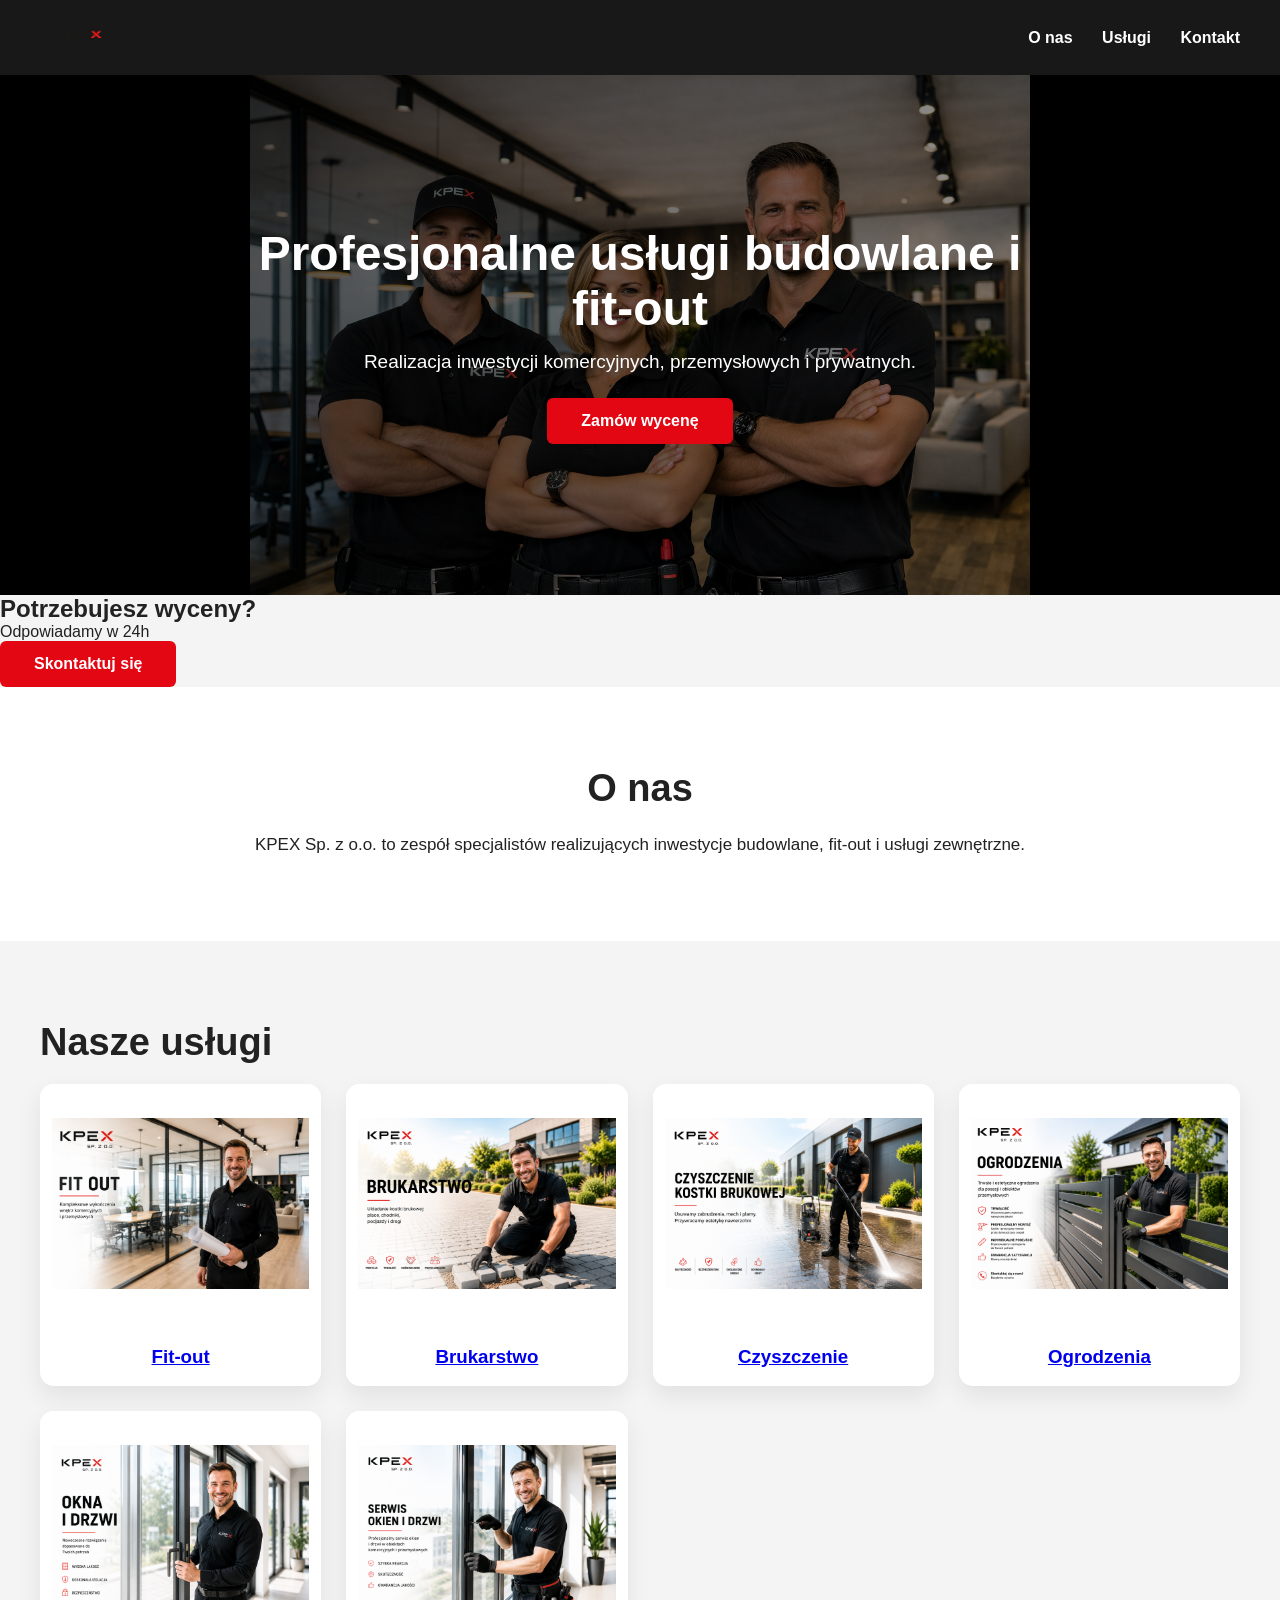
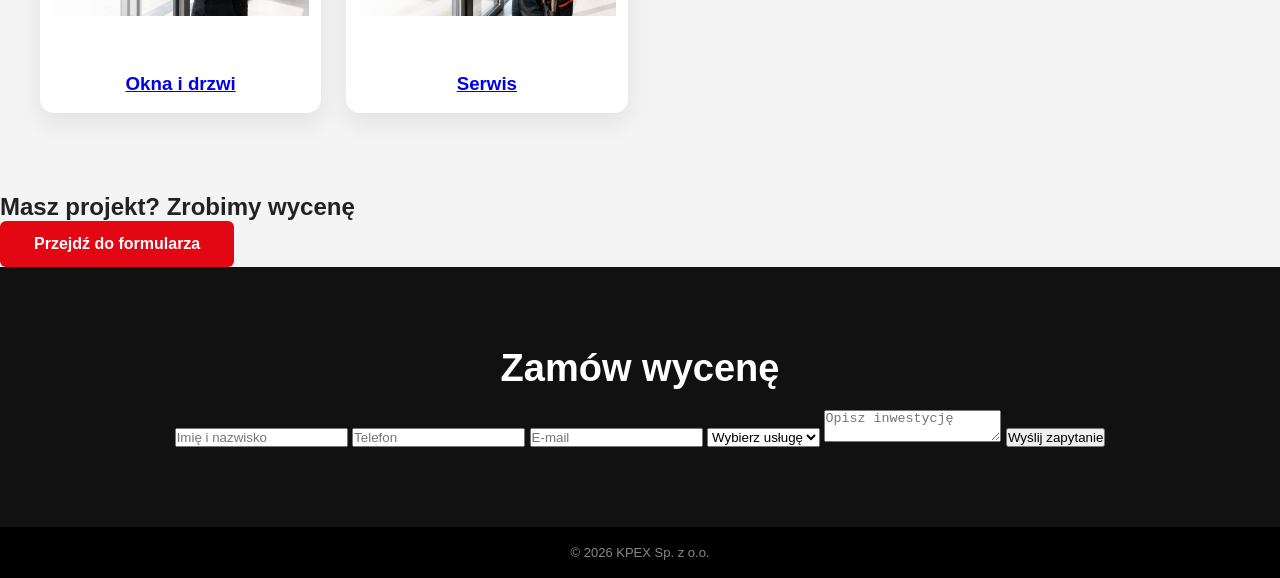
==== index.html @ 925d2faf "Enhance SEO and accessibility in index.html Updated meta tags and alt attributes for better SEO and " ====
<!DOCTYPE html>
<html lang="pl">
<head>
    <meta charset="UTF-8">
    <meta name="viewport" content="width=device-width, initial-scale=1.0">

    <title>KPEX Sp. z o.o. | Usługi budowlane Warszawa</title>

    <meta name="description" content="KPEX Sp. z o.o. – fit-out, brukarstwo, ogrodzenia i serwis w Warszawie. Szybka wycena inwestycji.">

    <link rel="stylesheet" href="style.css">
</head>

<body>

<header class="topbar">
    <img src="logo.png" class="logo" alt="KPEX logo">

    <nav>
        <a href="#about">O nas</a>
        <a href="#services">Usługi</a>
        <a href="#contact">Kontakt</a>
    </nav>
</header>

<!-- HERO -->
<section class="hero">

    <img src="baner1.png" alt="usługi budowlane KPEX Warszawa" class="hero-img">

    <div class="hero-content">
        <h1>Profesjonalne usługi budowlane i fit-out</h1>
        <p>Realizacja inwestycji komercyjnych, przemysłowych i prywatnych.</p>

        <a href="#contact" class="button">Zamów wycenę</a>
    </div>

</section>

<!-- CTA 1 -->
<section class="quick-cta">
    <h2>Potrzebujesz wyceny?</h2>
    <p>Odpowiadamy w 24h</p>
    <a href="#contact" class="button">Skontaktuj się</a>
</section>

<!-- ABOUT -->
<section id="about" class="about">
    <h2>O nas</h2>
    <p>KPEX Sp. z o.o. to zespół specjalistów realizujących inwestycje budowlane, fit-out i usługi zewnętrzne.</p>
</section>

<!-- SERVICES -->
<section id="services" class="services">
    <h2>Nasze usługi</h2>

    <div class="grid">

        <a href="fitout.html" class="box">
            <img src="Fit-out.png" alt="Fit-out">
            <h3>Fit-out</h3>
        </a>

        <a href="brukarstwo.html" class="box">
            <img src="Brukarstwo.png" alt="Brukarstwo">
            <h3>Brukarstwo</h3>
        </a>

        <a href="czyszczenie.html" class="box">
            <img src="Czyszczenie-kostki-brukowej.png" alt="Czyszczenie kostki">
            <h3>Czyszczenie</h3>
        </a>

        <a href="ogrodzenia.html" class="box">
            <img src="Ogrodzenia.png" alt="Ogrodzenia">
            <h3>Ogrodzenia</h3>
        </a>

        <a href="okna.html" class="box">
            <img src="Okna-i-drzwi.png" alt="Okna i drzwi">
            <h3>Okna i drzwi</h3>
        </a>

        <a href="serwis.html" class="box">
            <img src="Serswis-okien-i-drzwi.png" alt="Serwis okien i drzwi">
            <h3>Serwis</h3>
        </a>

    </div>
</section>

<!-- CTA 2 -->
<section class="quick-cta dark">
    <h2>Masz projekt? Zrobimy wycenę</h2>
    <a href="#contact" class="button">Przejdź do formularza</a>
</section>

<!-- CONTACT FORM -->
<section id="contact" class="contact">
    <h2>Zamów wycenę</h2>

    <form>
        <input type="text" placeholder="Imię i nazwisko" required>
        <input type="tel" placeholder="Telefon" required>
        <input type="email" placeholder="E-mail">

        <select required>
            <option value="">Wybierz usługę</option>
            <option>Fit-out</option>
            <option>Brukarstwo</option>
            <option>Ogrodzenia</option>
            <option>Serwis</option>
        </select>

        <textarea placeholder="Opisz inwestycję"></textarea>

        <button type="submit">Wyślij zapytanie</button>
    </form>
</section>

<footer class="footer">
    © 2026 KPEX Sp. z o.o.
</footer>

</body>
</html>
---- style.css ----
/* =========================
   RESET
========================= */

*{
    margin:0;
    padding:0;
    box-sizing:border-box;
}

html{
    scroll-behavior:smooth;
}

body{
    font-family:Arial, Helvetica, sans-serif;
    background:#f4f4f4;
    color:#222;
}

/* =========================
   TOP BAR
========================= */

.topbar{
    position:fixed;
    top:0;
    left:0;
    width:100%;
    height:75px;

    background:rgba(0,0,0,0.9);
    backdrop-filter:blur(8px);

    display:flex;
    justify-content:space-between;
    align-items:center;

    padding:0 40px;
    z-index:9999;
}

.logo{
    height:58px;
    width:auto;
}

nav a{
    color:#fff;
    text-decoration:none;
    margin-left:25px;
    font-size:16px;
    font-weight:600;
}

nav a:hover{
    color:#e30613;
}

/* =========================
   HERO (PROFESJONALNY BANER BEZ UCIĘĆ)
========================= */

.hero{
    width:100%;
    height:520px;

    position:relative;

    display:flex;
    align-items:center;
    justify-content:center;

    margin-top:75px;

    /* ZAMIANA: zamiast background cover robimy obraz jako IMG */
    overflow:hidden;
    background:#000;
}

/* obraz jako pełny element (NIE UCINA GŁÓW) */
.hero img{
    position:absolute;
    top:0;
    left:0;
    width:100%;
    height:100%;
    object-fit:contain;
    background:#000;
}

/* przyciemnienie dla tekstu */
.hero::before{
    content:"";
    position:absolute;
    inset:0;
    background:linear-gradient(
        90deg,
        rgba(0,0,0,0.75),
        rgba(0,0,0,0.35)
    );
    z-index:1;
}

.hero-content{
    position:relative;
    z-index:2;
    color:#fff;
    text-align:center;
    max-width:850px;
    padding:20px;
}

.hero h1{
    font-size:48px;
    margin-bottom:15px;
}

.hero p{
    font-size:19px;
    margin-bottom:25px;
}

.button{
    display:inline-block;
    background:#e30613;
    color:#fff;
    padding:14px 34px;
    border-radius:6px;
    text-decoration:none;
    font-weight:bold;
}

.button:hover{
    background:#b30010;
}

/* =========================
   SEKCJE
========================= */

.about,
.services,
.contact{
    padding:80px 40px;
}

.about{
    background:#fff;
    text-align:center;
}

.about h2,
.services h2,
.contact h2{
    font-size:38px;
    margin-bottom:20px;
}

.about p{
    max-width:900px;
    margin:auto;
    line-height:1.8;
    font-size:17px;
}

/* =========================
   USŁUGI
========================= */

.services{
    background:#f4f4f4;
}

.grid{
    display:grid;
    grid-template-columns:repeat(auto-fit,minmax(260px,1fr));
    gap:25px;
}

.box{
    background:#fff;
    border-radius:14px;
    overflow:hidden;
    box-shadow:0 10px 25px rgba(0,0,0,0.08);
    transition:0.3s;
}

.box:hover{
    transform:translateY(-10px);
    box-shadow:0 18px 45px rgba(0,0,0,0.18);
}

.box img{
    width:100%;
    height:240px;
    object-fit:contain;
    background:#fff;
    padding:12px;
}

.box h3{
    text-align:center;
    padding:18px;
}

/* =========================
   KONTAKT
========================= */

.contact{
    background:#111;
    color:#fff;
    text-align:center;
}

.contact p{
    line-height:2;
}

/* =========================
   STOPKA
========================= */

.footer{
    background:#000;
    color:#888;
    text-align:center;
    padding:18px;
    font-size:13px;
}

/* =========================
   RESPONSYWNOŚĆ
========================= */

@media(max-width:768px){

    .topbar{
        flex-direction:column;
        height:auto;
        padding:12px;
    }

    nav{
        margin-top:10px;
    }

    nav a{
        margin:0 10px;
        font-size:14px;
    }

    .hero{
        height:380px;
    }

    .hero h1{
        font-size:30px;
    }

    .hero p{
        font-size:15px;
    }
}
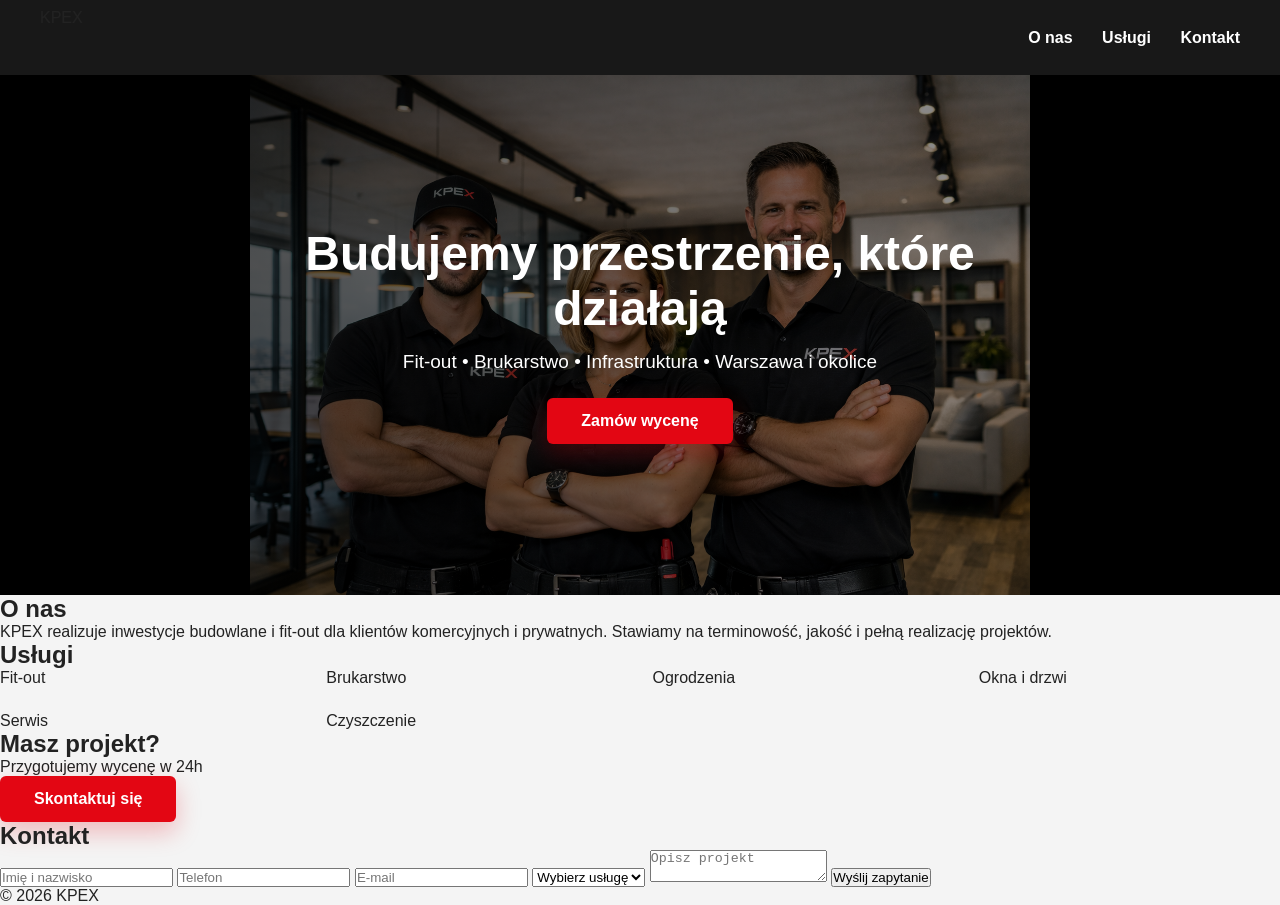
==== commit 6e65fecd: "Revamp index.html with updated content and structure" ====
--- a/index.html
+++ b/index.html
@@ -1,125 +1,102 @@
 <!DOCTYPE html>
 <html lang="pl">
 <head>
-    <meta charset="UTF-8">
-    <meta name="viewport" content="width=device-width, initial-scale=1.0">
+<meta charset="UTF-8">
+<meta name="viewport" content="width=device-width, initial-scale=1.0">
 
-    <title>KPEX Sp. z o.o. | Usługi budowlane Warszawa</title>
+<title>KPEX | Construction & Fit-out</title>
 
-    <meta name="description" content="KPEX Sp. z o.o. – fit-out, brukarstwo, ogrodzenia i serwis w Warszawie. Szybka wycena inwestycji.">
+<link rel="stylesheet" href="style.css">
 
-    <link rel="stylesheet" href="style.css">
+<link href="https://fonts.googleapis.com/css2?family=Inter:wght@300;400;600;700&display=swap" rel="stylesheet">
 </head>
 
 <body>
 
 <header class="topbar">
-    <img src="logo.png" class="logo" alt="KPEX logo">
+    <div class="logo">KPEX</div>
 
     <nav>
         <a href="#about">O nas</a>
         <a href="#services">Usługi</a>
-        <a href="#contact">Kontakt</a>
+        <a href="#contact" class="cta-nav">Kontakt</a>
     </nav>
 </header>
 
 <!-- HERO -->
 <section class="hero">
-
-    <img src="baner1.png" alt="usługi budowlane KPEX Warszawa" class="hero-img">
+    <img src="baner1.png" alt="Construction KPEX">
 
     <div class="hero-content">
-        <h1>Profesjonalne usługi budowlane i fit-out</h1>
-        <p>Realizacja inwestycji komercyjnych, przemysłowych i prywatnych.</p>
+        <h1>Budujemy przestrzenie, które działają</h1>
+        <p>Fit-out • Brukarstwo • Infrastruktura • Warszawa i okolice</p>
 
         <a href="#contact" class="button">Zamów wycenę</a>
     </div>
-
 </section>
 
-<!-- CTA 1 -->
-<section class="quick-cta">
-    <h2>Potrzebujesz wyceny?</h2>
-    <p>Odpowiadamy w 24h</p>
+<!-- ABOUT -->
+<section id="about" class="section">
+    <div class="container">
+        <h2>O nas</h2>
+        <p>
+            KPEX realizuje inwestycje budowlane i fit-out dla klientów komercyjnych i prywatnych.
+            Stawiamy na terminowość, jakość i pełną realizację projektów.
+        </p>
+    </div>
+</section>
+
+<!-- SERVICES -->
+<section id="services" class="section dark">
+    <div class="container">
+        <h2>Usługi</h2>
+
+        <div class="grid">
+            <div class="card">Fit-out</div>
+            <div class="card">Brukarstwo</div>
+            <div class="card">Ogrodzenia</div>
+            <div class="card">Okna i drzwi</div>
+            <div class="card">Serwis</div>
+            <div class="card">Czyszczenie</div>
+        </div>
+    </div>
+</section>
+
+<!-- CTA -->
+<section class="cta">
+    <h2>Masz projekt?</h2>
+    <p>Przygotujemy wycenę w 24h</p>
     <a href="#contact" class="button">Skontaktuj się</a>
 </section>
 
-<!-- ABOUT -->
-<section id="about" class="about">
-    <h2>O nas</h2>
-    <p>KPEX Sp. z o.o. to zespół specjalistów realizujących inwestycje budowlane, fit-out i usługi zewnętrzne.</p>
-</section>
+<!-- CONTACT -->
+<section id="contact" class="section">
+    <div class="container">
 
-<!-- SERVICES -->
-<section id="services" class="services">
-    <h2>Nasze usługi</h2>
+        <h2>Kontakt</h2>
 
-    <div class="grid">
+        <form>
+            <input type="text" placeholder="Imię i nazwisko" required>
+            <input type="tel" placeholder="Telefon" required>
+            <input type="email" placeholder="E-mail">
 
-        <a href="fitout.html" class="box">
-            <img src="Fit-out.png" alt="Fit-out">
-            <h3>Fit-out</h3>
-        </a>
+            <select>
+                <option>Wybierz usługę</option>
+                <option>Fit-out</option>
+                <option>Brukarstwo</option>
+                <option>Ogrodzenia</option>
+            </select>
 
-        <a href="brukarstwo.html" class="box">
-            <img src="Brukarstwo.png" alt="Brukarstwo">
-            <h3>Brukarstwo</h3>
-        </a>
+            <textarea placeholder="Opisz projekt"></textarea>
 
-        <a href="czyszczenie.html" class="box">
-            <img src="Czyszczenie-kostki-brukowej.png" alt="Czyszczenie kostki">
-            <h3>Czyszczenie</h3>
-        </a>
-
-        <a href="ogrodzenia.html" class="box">
-            <img src="Ogrodzenia.png" alt="Ogrodzenia">
-            <h3>Ogrodzenia</h3>
-        </a>
-
-        <a href="okna.html" class="box">
-            <img src="Okna-i-drzwi.png" alt="Okna i drzwi">
-            <h3>Okna i drzwi</h3>
-        </a>
-
-        <a href="serwis.html" class="box">
-            <img src="Serswis-okien-i-drzwi.png" alt="Serwis okien i drzwi">
-            <h3>Serwis</h3>
-        </a>
+            <button type="submit">Wyślij zapytanie</button>
+        </form>
 
     </div>
 </section>
 
-<!-- CTA 2 -->
-<section class="quick-cta dark">
-    <h2>Masz projekt? Zrobimy wycenę</h2>
-    <a href="#contact" class="button">Przejdź do formularza</a>
-</section>
-
-<!-- CONTACT FORM -->
-<section id="contact" class="contact">
-    <h2>Zamów wycenę</h2>
-
-    <form>
-        <input type="text" placeholder="Imię i nazwisko" required>
-        <input type="tel" placeholder="Telefon" required>
-        <input type="email" placeholder="E-mail">
-
-        <select required>
-            <option value="">Wybierz usługę</option>
-            <option>Fit-out</option>
-            <option>Brukarstwo</option>
-            <option>Ogrodzenia</option>
-            <option>Serwis</option>
-        </select>
-
-        <textarea placeholder="Opisz inwestycję"></textarea>
-
-        <button type="submit">Wyślij zapytanie</button>
-    </form>
-</section>
-
-<footer class="footer">
-    © 2026 KPEX Sp. z o.o.
+<footer>
+    © 2026 KPEX
 </footer>
 
 </body>
--- a/style.css
+++ b/style.css
@@ -263,3 +263,88 @@
         font-size:15px;
     }
 }
+/* =========================
+   CTA SEKCJE
+========================= */
+
+.quick-cta{
+    text-align:center;
+    padding:60px 20px;
+    background:#fff;
+}
+
+.quick-cta.dark{
+    background:#111;
+    color:#fff;
+}
+
+.quick-cta p{
+    margin-top:10px;
+    opacity:0.7;
+}
+
+/* =========================
+   FORMULARZ KONTAKTOWY
+========================= */
+
+.contact form{
+    max-width:500px;
+    margin:30px auto 0;
+    display:flex;
+    flex-direction:column;
+    gap:12px;
+}
+
+.contact input,
+.contact select,
+.contact textarea{
+    padding:12px;
+    border:1px solid #ddd;
+    border-radius:6px;
+    font-family:inherit;
+}
+
+.contact textarea{
+    min-height:120px;
+    resize:vertical;
+}
+
+.contact button{
+    padding:14px;
+    background:#e30613;
+    color:#fff;
+    border:none;
+    font-weight:bold;
+    cursor:pointer;
+    border-radius:6px;
+}
+
+.contact button:hover{
+    background:#b30010;
+}
+
+/* =========================
+   LEPSZE CTA BUTTON
+========================= */
+
+.button{
+    transition:0.3s ease;
+    box-shadow:0 10px 25px rgba(227,6,19,0.25);
+}
+
+.button:hover{
+    transform:translateY(-2px);
+    box-shadow:0 15px 35px rgba(227,6,19,0.35);
+}
+
+/* =========================
+   BOX HOVER ULEPSZONY
+========================= */
+
+.box:hover{
+    transform:translateY(-10px) scale(1.02);
+}
+
+.box{
+    cursor:pointer;
+}
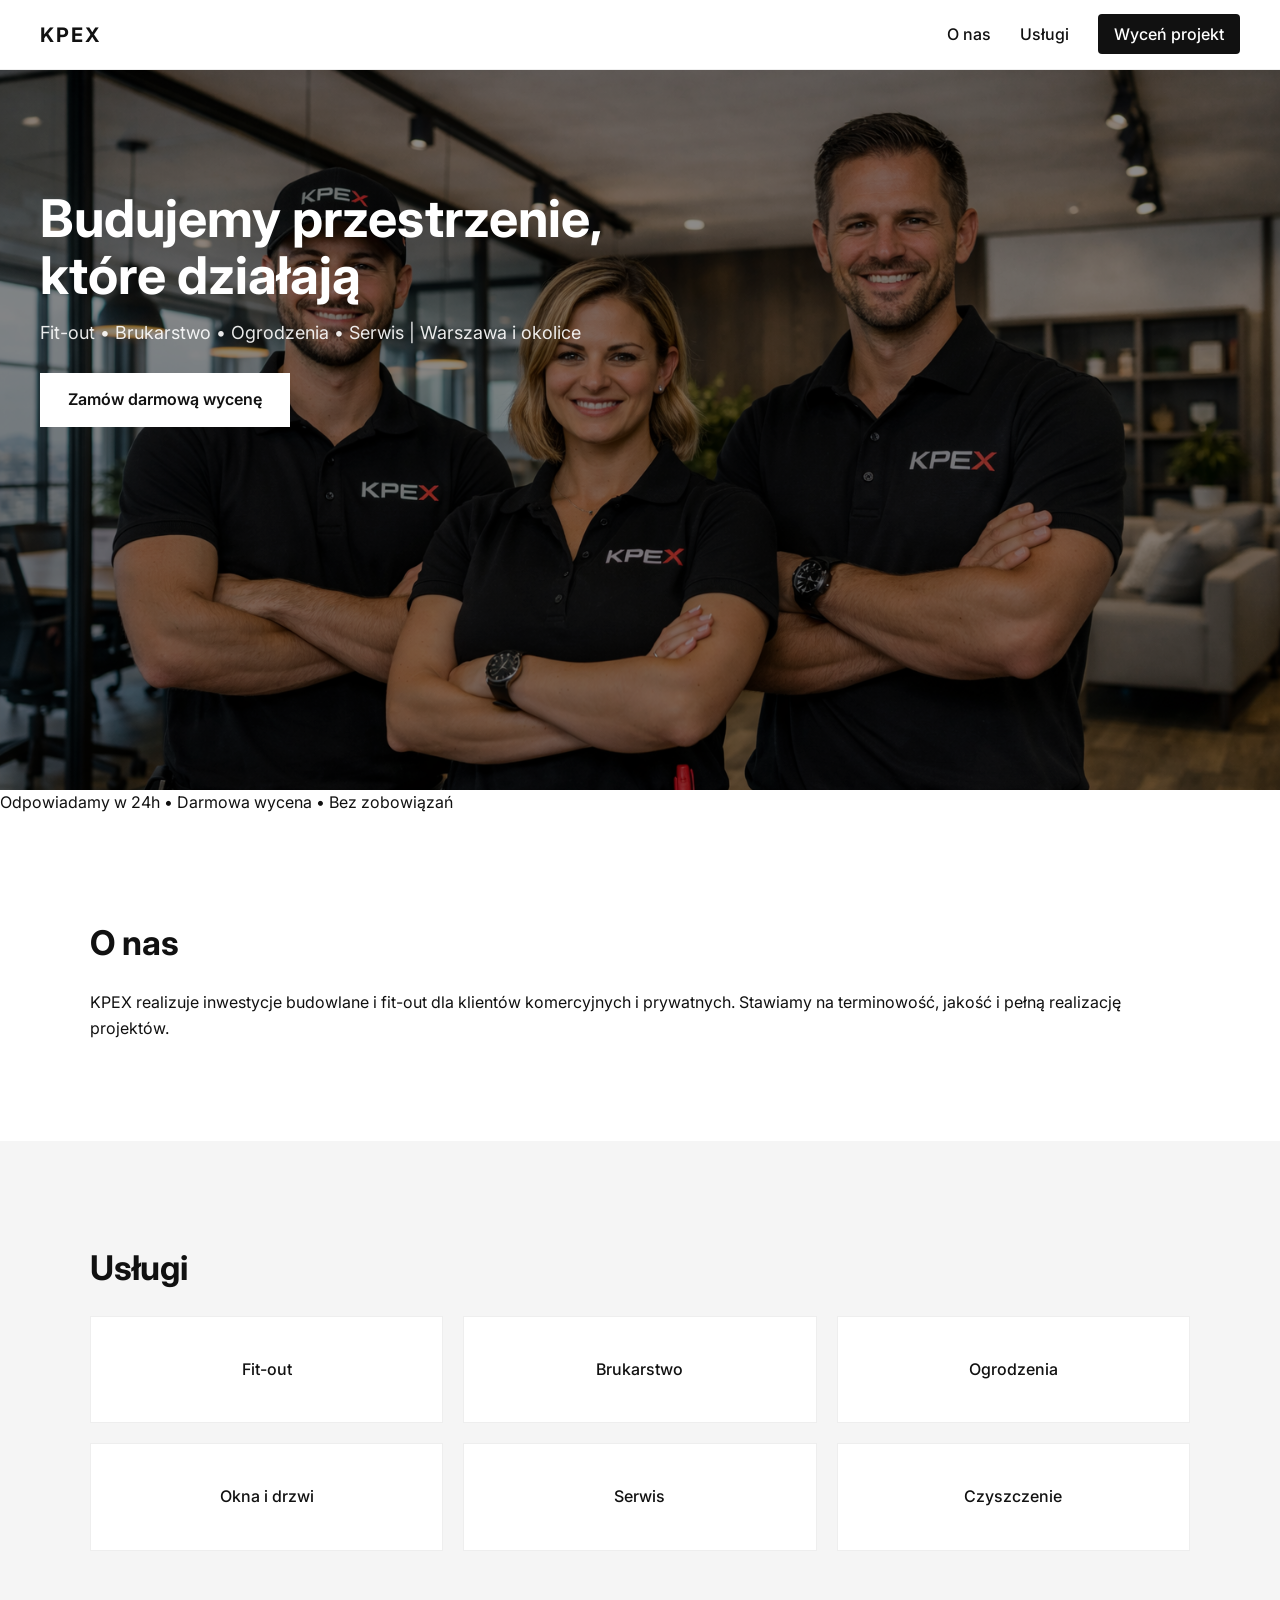
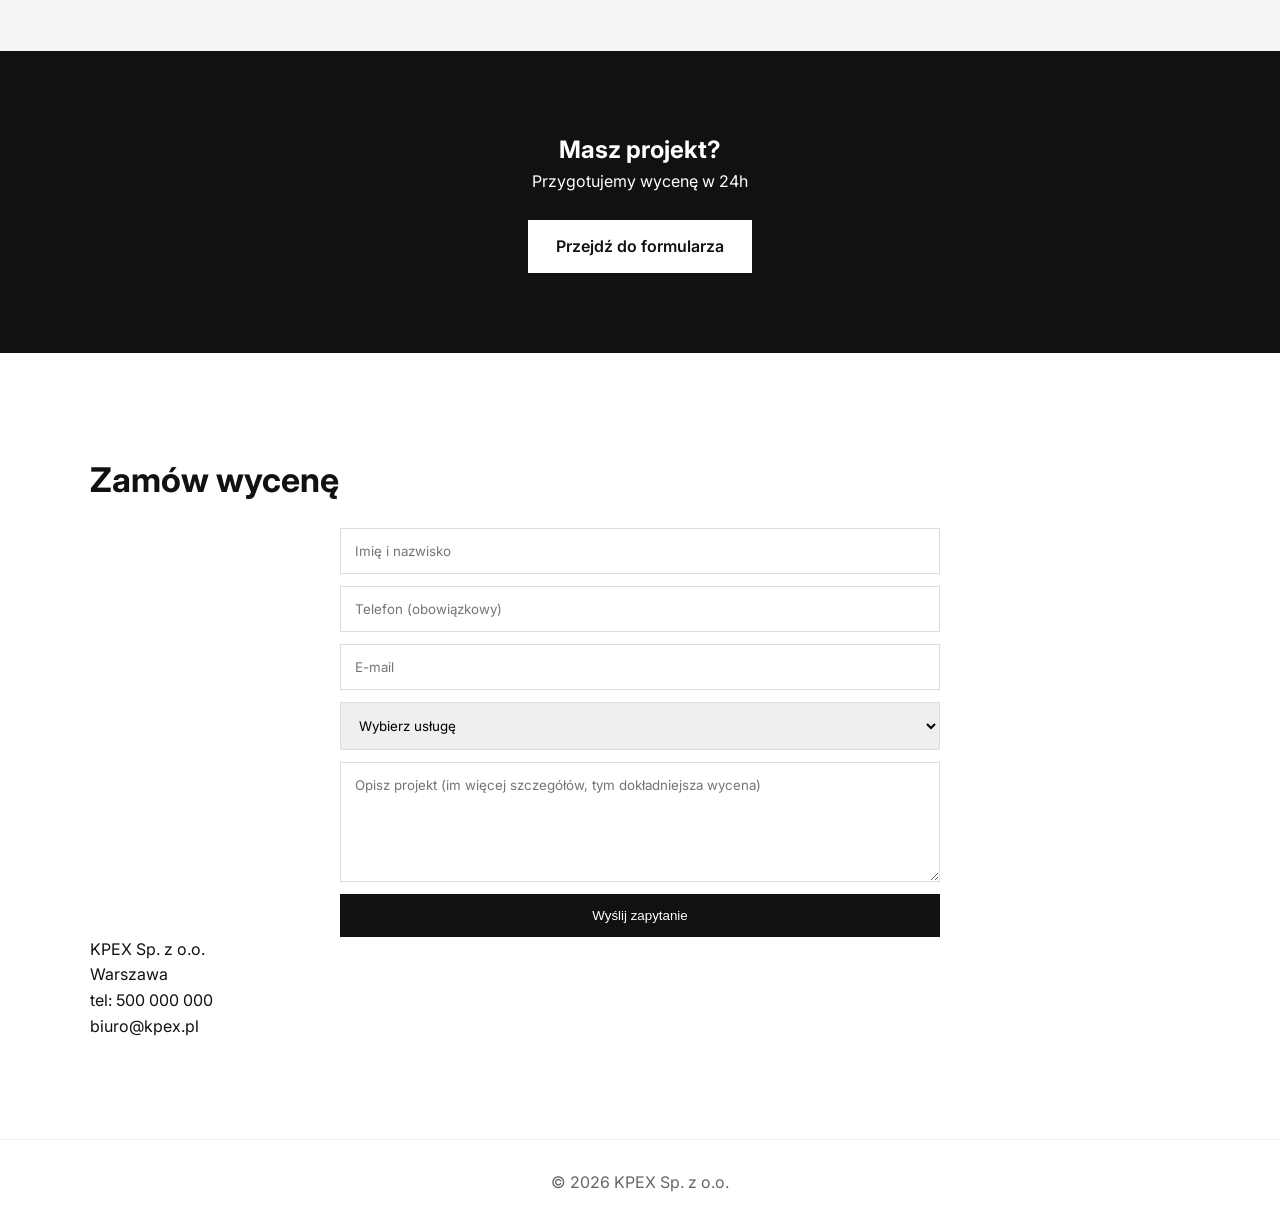
==== commit d3391d5d: "Update index.html for localization and clarity" ====
--- a/index.html
+++ b/index.html
@@ -4,35 +4,40 @@
 <meta charset="UTF-8">
 <meta name="viewport" content="width=device-width, initial-scale=1.0">
 
-<title>KPEX | Construction & Fit-out</title>
+<title>KPEX | Construction & Fit-out Warszawa</title>
 
 <link rel="stylesheet" href="style.css">
-
 <link href="https://fonts.googleapis.com/css2?family=Inter:wght@300;400;600;700&display=swap" rel="stylesheet">
 </head>
 
 <body>
 
+<!-- TOPBAR -->
 <header class="topbar">
     <div class="logo">KPEX</div>
 
     <nav>
         <a href="#about">O nas</a>
         <a href="#services">Usługi</a>
-        <a href="#contact" class="cta-nav">Kontakt</a>
+        <a href="#contact" class="cta-nav">Wyceń projekt</a>
     </nav>
 </header>
 
 <!-- HERO -->
 <section class="hero">
-    <img src="baner1.png" alt="Construction KPEX">
+    <img src="baner1.png" alt="KPEX construction Warszawa">
 
     <div class="hero-content">
         <h1>Budujemy przestrzenie, które działają</h1>
-        <p>Fit-out • Brukarstwo • Infrastruktura • Warszawa i okolice</p>
+        <p>Fit-out • Brukarstwo • Ogrodzenia • Serwis | Warszawa i okolice</p>
 
-        <a href="#contact" class="button">Zamów wycenę</a>
+        <a href="#contact" class="button">Zamów darmową wycenę</a>
     </div>
+</section>
+
+<!-- CTA MINI -->
+<section class="cta-mini">
+    <p>Odpowiadamy w 24h • Darmowa wycena • Bez zobowiązań</p>
 </section>
 
 <!-- ABOUT -->
@@ -62,41 +67,52 @@
     </div>
 </section>
 
-<!-- CTA -->
+<!-- STRONG CTA -->
 <section class="cta">
     <h2>Masz projekt?</h2>
     <p>Przygotujemy wycenę w 24h</p>
-    <a href="#contact" class="button">Skontaktuj się</a>
+    <a href="#contact" class="button">Przejdź do formularza</a>
 </section>
 
-<!-- CONTACT -->
+<!-- CONTACT (LEAD FORM) -->
 <section id="contact" class="section">
     <div class="container">
 
-        <h2>Kontakt</h2>
+        <h2>Zamów wycenę</h2>
 
         <form>
             <input type="text" placeholder="Imię i nazwisko" required>
-            <input type="tel" placeholder="Telefon" required>
+            <input type="tel" placeholder="Telefon (obowiązkowy)" required>
             <input type="email" placeholder="E-mail">
 
-            <select>
-                <option>Wybierz usługę</option>
+            <select required>
+                <option value="">Wybierz usługę</option>
                 <option>Fit-out</option>
                 <option>Brukarstwo</option>
                 <option>Ogrodzenia</option>
+                <option>Serwis</option>
             </select>
 
-            <textarea placeholder="Opisz projekt"></textarea>
+            <textarea placeholder="Opisz projekt (im więcej szczegółów, tym dokładniejsza wycena)"></textarea>
 
             <button type="submit">Wyślij zapytanie</button>
         </form>
 
+        <div class="contact-info">
+            <p>
+                KPEX Sp. z o.o.<br>
+                Warszawa<br>
+                tel: 500 000 000<br>
+                biuro@kpex.pl
+            </p>
+        </div>
+
     </div>
 </section>
 
+<!-- FOOTER -->
 <footer>
-    © 2026 KPEX
+    © 2026 KPEX Sp. z o.o.
 </footer>
 
 </body>
--- a/style.css
+++ b/style.css
@@ -1,5 +1,5 @@
 /* =========================
-   RESET
+   BASE
 ========================= */
 
 *{
@@ -8,18 +8,15 @@
     box-sizing:border-box;
 }
 
-html{
-    scroll-behavior:smooth;
-}
-
 body{
-    font-family:Arial, Helvetica, sans-serif;
-    background:#f4f4f4;
-    color:#222;
-}
-
-/* =========================
-   TOP BAR
+    font-family:'Inter', Arial, sans-serif;
+    color:#111;
+    background:#fff;
+    line-height:1.6;
+}
+
+/* =========================
+   TOPBAR
 ========================= */
 
 .topbar{
@@ -27,324 +24,224 @@
     top:0;
     left:0;
     width:100%;
-    height:75px;
-
-    background:rgba(0,0,0,0.9);
-    backdrop-filter:blur(8px);
-
+    height:70px;
     display:flex;
     justify-content:space-between;
     align-items:center;
-
     padding:0 40px;
+    background:#fff;
+    border-bottom:1px solid #eee;
     z-index:9999;
 }
 
 .logo{
-    height:58px;
-    width:auto;
+    font-weight:700;
+    font-size:20px;
+    letter-spacing:2px;
 }
 
 nav a{
-    color:#fff;
+    margin-left:25px;
     text-decoration:none;
-    margin-left:25px;
-    font-size:16px;
-    font-weight:600;
+    color:#111;
+    font-weight:500;
 }
 
 nav a:hover{
-    color:#e30613;
-}
-
-/* =========================
-   HERO (PROFESJONALNY BANER BEZ UCIĘĆ)
+    opacity:0.6;
+}
+
+/* CTA NAV */
+.cta-nav{
+    background:#111;
+    color:#fff !important;
+    padding:10px 16px;
+    border-radius:4px;
+}
+
+/* =========================
+   HERO
 ========================= */
 
 .hero{
+    margin-top:70px;
+    height:80vh;
+    position:relative;
+    overflow:hidden;
+}
+
+.hero img{
     width:100%;
-    height:520px;
-
-    position:relative;
-
-    display:flex;
-    align-items:center;
-    justify-content:center;
-
-    margin-top:75px;
-
-    /* ZAMIANA: zamiast background cover robimy obraz jako IMG */
-    overflow:hidden;
-    background:#000;
-}
-
-/* obraz jako pełny element (NIE UCINA GŁÓW) */
-.hero img{
+    height:100%;
+    object-fit:cover;
     position:absolute;
     top:0;
     left:0;
-    width:100%;
-    height:100%;
-    object-fit:contain;
-    background:#000;
-}
-
-/* przyciemnienie dla tekstu */
-.hero::before{
+}
+
+.hero::after{
     content:"";
     position:absolute;
     inset:0;
-    background:linear-gradient(
-        90deg,
-        rgba(0,0,0,0.75),
-        rgba(0,0,0,0.35)
-    );
-    z-index:1;
+    background:rgba(0,0,0,0.45);
 }
 
 .hero-content{
     position:relative;
     z-index:2;
     color:#fff;
-    text-align:center;
-    max-width:850px;
-    padding:20px;
+    max-width:700px;
+    padding:120px 40px;
 }
 
 .hero h1{
-    font-size:48px;
-    margin-bottom:15px;
+    font-size:52px;
+    line-height:1.1;
 }
 
 .hero p{
-    font-size:19px;
-    margin-bottom:25px;
-}
-
+    margin-top:15px;
+    font-size:18px;
+    opacity:0.9;
+}
+
+/* BUTTON */
 .button{
     display:inline-block;
-    background:#e30613;
-    color:#fff;
-    padding:14px 34px;
-    border-radius:6px;
+    margin-top:25px;
+    padding:14px 28px;
+    background:#fff;
+    color:#111;
     text-decoration:none;
-    font-weight:bold;
+    font-weight:600;
+    transition:0.3s;
 }
 
 .button:hover{
-    background:#b30010;
-}
-
-/* =========================
-   SEKCJE
-========================= */
-
-.about,
-.services,
-.contact{
-    padding:80px 40px;
-}
-
-.about{
-    background:#fff;
-    text-align:center;
-}
-
-.about h2,
-.services h2,
-.contact h2{
-    font-size:38px;
+    transform:translateY(-2px);
+}
+
+/* =========================
+   SECTIONS
+========================= */
+
+.section{
+    padding:100px 40px;
+}
+
+.container{
+    max-width:1100px;
+    margin:auto;
+}
+
+.section h2{
+    font-size:34px;
     margin-bottom:20px;
 }
 
-.about p{
-    max-width:900px;
-    margin:auto;
-    line-height:1.8;
-    font-size:17px;
-}
-
-/* =========================
-   USŁUGI
-========================= */
-
-.services{
-    background:#f4f4f4;
-}
+.dark{
+    background:#f5f5f5;
+}
+
+/* =========================
+   GRID
+========================= */
 
 .grid{
     display:grid;
-    grid-template-columns:repeat(auto-fit,minmax(260px,1fr));
-    gap:25px;
-}
-
-.box{
-    background:#fff;
-    border-radius:14px;
-    overflow:hidden;
-    box-shadow:0 10px 25px rgba(0,0,0,0.08);
+    grid-template-columns:repeat(3, 1fr);
+    gap:20px;
+}
+
+.card{
+    background:#fff;
+    border:1px solid #eee;
+    padding:40px;
+    text-align:center;
     transition:0.3s;
-}
-
-.box:hover{
-    transform:translateY(-10px);
-    box-shadow:0 18px 45px rgba(0,0,0,0.18);
-}
-
-.box img{
-    width:100%;
-    height:240px;
-    object-fit:contain;
-    background:#fff;
-    padding:12px;
-}
-
-.box h3{
+    font-weight:500;
+}
+
+.card:hover{
+    transform:translateY(-5px);
+    border-color:#111;
+}
+
+/* =========================
+   CTA
+========================= */
+
+.cta{
     text-align:center;
-    padding:18px;
-}
-
-/* =========================
-   KONTAKT
-========================= */
-
-.contact{
+    padding:80px 20px;
     background:#111;
     color:#fff;
-    text-align:center;
-}
-
-.contact p{
-    line-height:2;
-}
-
-/* =========================
-   STOPKA
-========================= */
-
-.footer{
-    background:#000;
-    color:#888;
-    text-align:center;
-    padding:18px;
-    font-size:13px;
-}
-
-/* =========================
-   RESPONSYWNOŚĆ
-========================= */
-
-@media(max-width:768px){
-
-    .topbar{
-        flex-direction:column;
-        height:auto;
-        padding:12px;
-    }
-
-    nav{
-        margin-top:10px;
-    }
-
-    nav a{
-        margin:0 10px;
-        font-size:14px;
-    }
-
-    .hero{
-        height:380px;
-    }
-
-    .hero h1{
-        font-size:30px;
-    }
-
-    .hero p{
-        font-size:15px;
-    }
-}
-/* =========================
-   CTA SEKCJE
-========================= */
-
-.quick-cta{
-    text-align:center;
-    padding:60px 20px;
-    background:#fff;
-}
-
-.quick-cta.dark{
-    background:#111;
-    color:#fff;
-}
-
-.quick-cta p{
-    margin-top:10px;
-    opacity:0.7;
-}
-
-/* =========================
-   FORMULARZ KONTAKTOWY
-========================= */
-
-.contact form{
-    max-width:500px;
-    margin:30px auto 0;
+}
+
+/* =========================
+   FORM
+========================= */
+
+form{
+    max-width:600px;
+    margin:auto;
     display:flex;
     flex-direction:column;
     gap:12px;
 }
 
-.contact input,
-.contact select,
-.contact textarea{
-    padding:12px;
+input, select, textarea{
+    padding:14px;
     border:1px solid #ddd;
-    border-radius:6px;
     font-family:inherit;
 }
 
-.contact textarea{
+textarea{
     min-height:120px;
-    resize:vertical;
-}
-
-.contact button{
+}
+
+button{
     padding:14px;
-    background:#e30613;
+    background:#111;
     color:#fff;
     border:none;
-    font-weight:bold;
     cursor:pointer;
-    border-radius:6px;
-}
-
-.contact button:hover{
-    background:#b30010;
-}
-
-/* =========================
-   LEPSZE CTA BUTTON
-========================= */
-
-.button{
-    transition:0.3s ease;
-    box-shadow:0 10px 25px rgba(227,6,19,0.25);
-}
-
-.button:hover{
-    transform:translateY(-2px);
-    box-shadow:0 15px 35px rgba(227,6,19,0.35);
-}
-
-/* =========================
-   BOX HOVER ULEPSZONY
-========================= */
-
-.box:hover{
-    transform:translateY(-10px) scale(1.02);
-}
-
-.box{
-    cursor:pointer;
-}
+}
+
+/* =========================
+   FOOTER
+========================= */
+
+footer{
+    padding:30px;
+    text-align:center;
+    border-top:1px solid #eee;
+    color:#666;
+}
+
+/* =========================
+   MOBILE
+========================= */
+
+@media(max-width:768px){
+
+    .hero h1{
+        font-size:32px;
+    }
+
+    .hero-content{
+        padding:80px 20px;
+    }
+
+    .grid{
+        grid-template-columns:1fr;
+    }
+
+    .section{
+        padding:60px 20px;
+    }
+
+    nav{
+        display:none;
+    }
+}
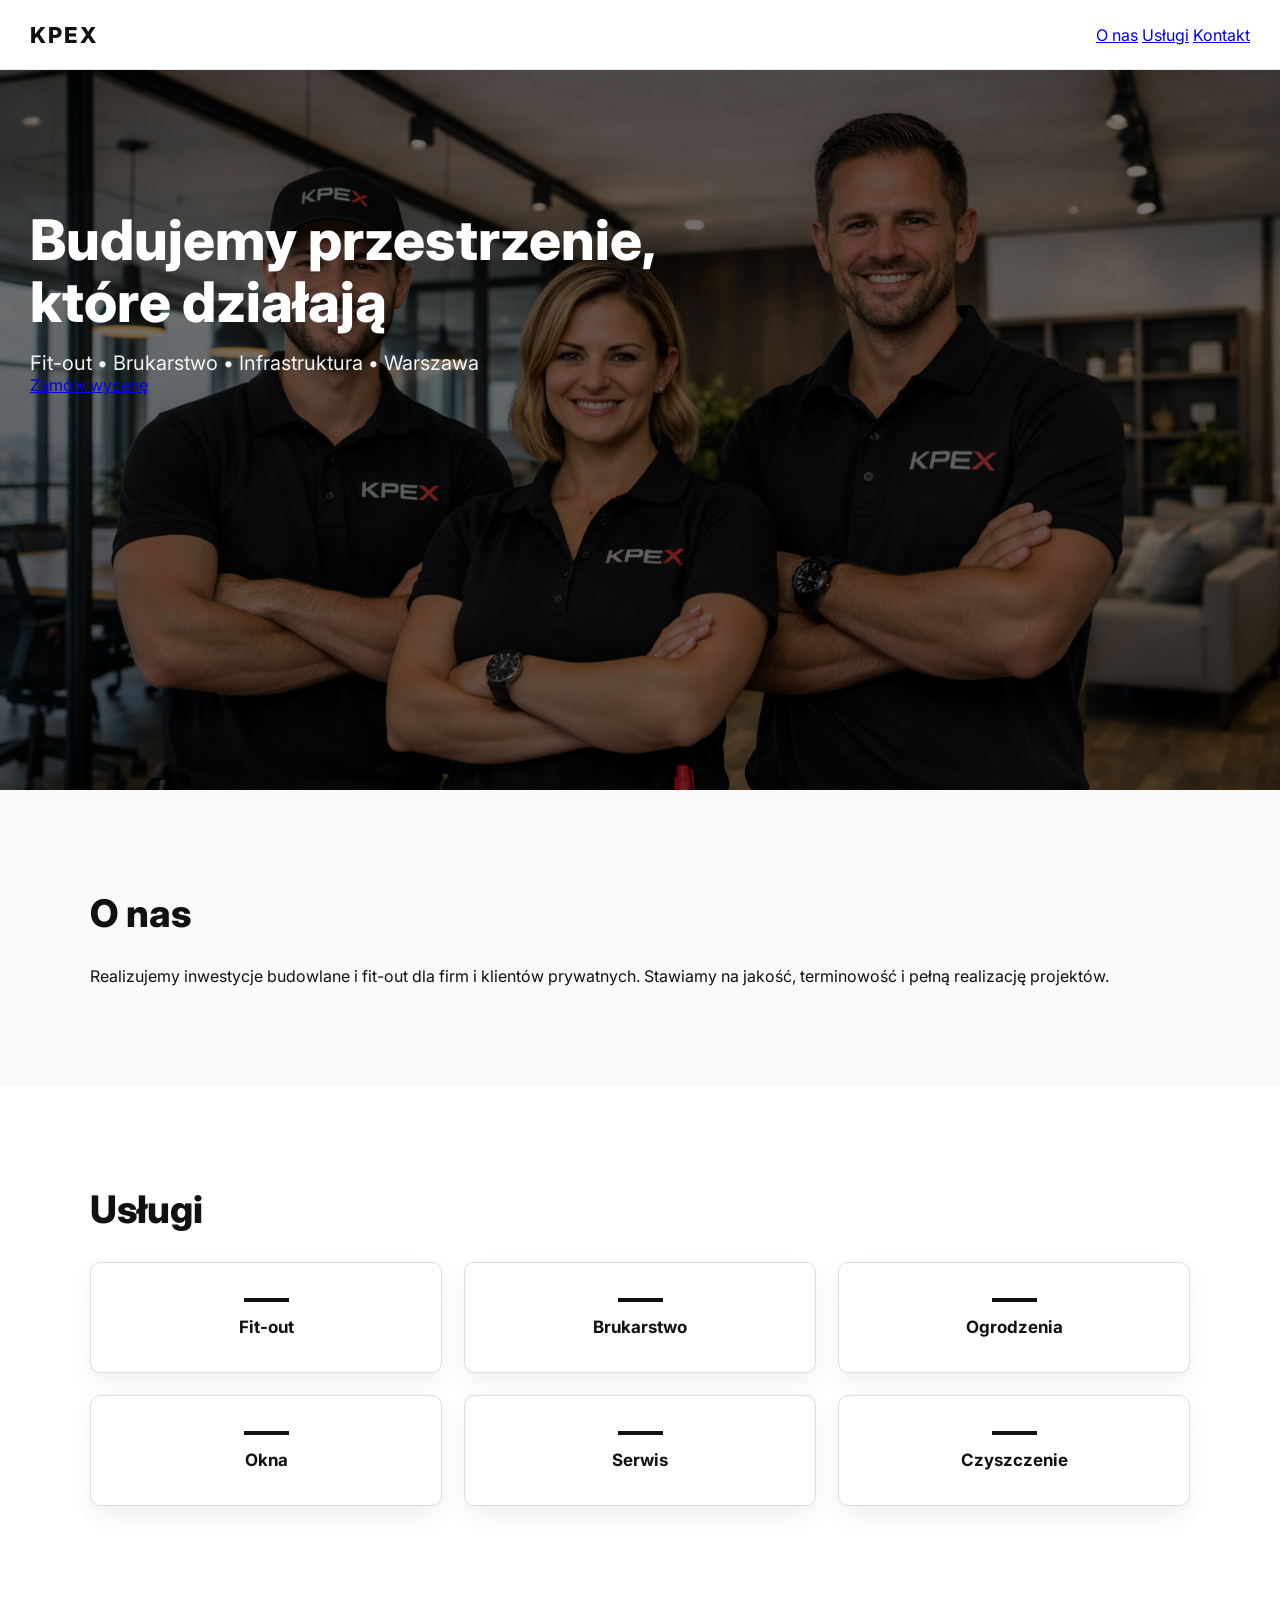
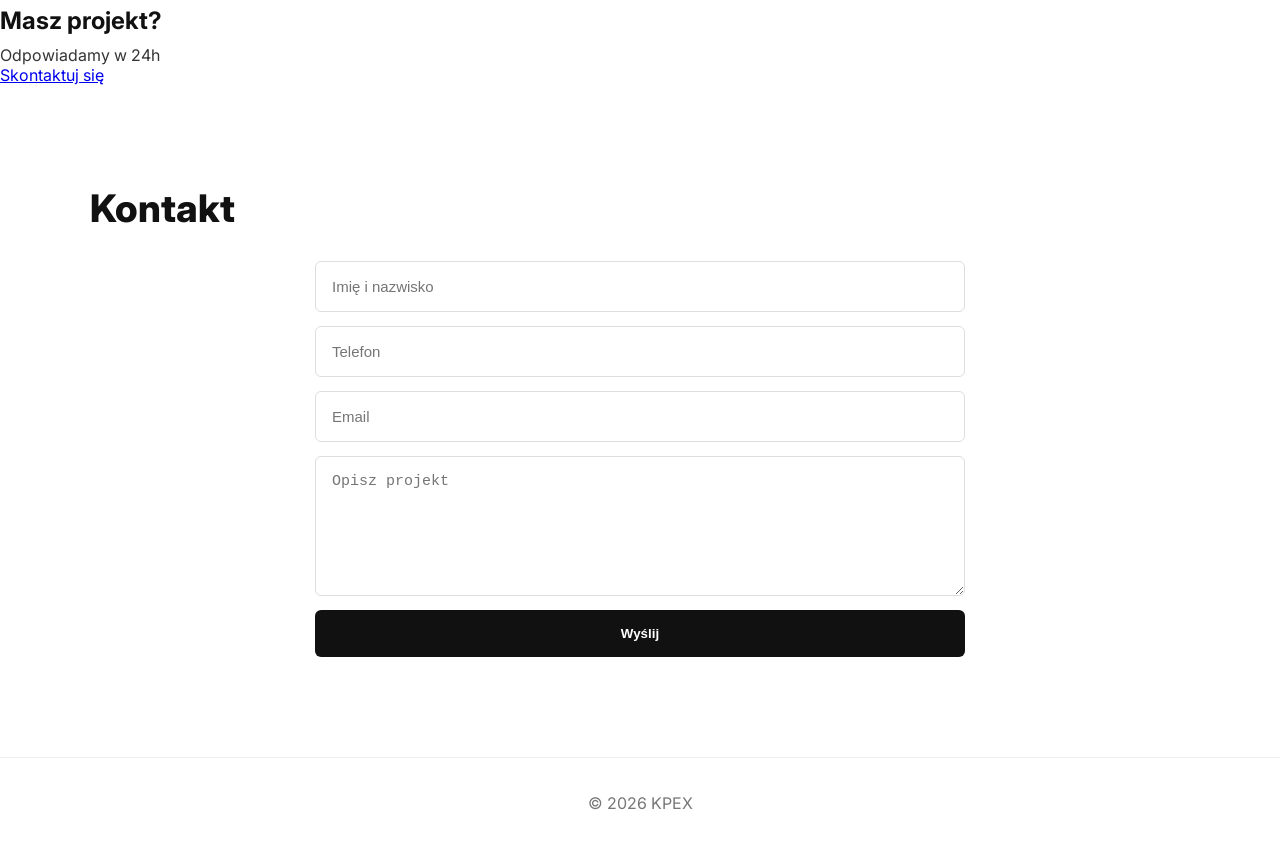
==== commit b8dc9ed3: "Update index.html" ====
--- a/index.html
+++ b/index.html
@@ -4,55 +4,44 @@
 <meta charset="UTF-8">
 <meta name="viewport" content="width=device-width, initial-scale=1.0">
 
-<title>KPEX | Construction & Fit-out Warszawa</title>
+<title>KPEX | Construction & Fit-out</title>
 
 <link rel="stylesheet" href="style.css">
-<link href="https://fonts.googleapis.com/css2?family=Inter:wght@300;400;600;700&display=swap" rel="stylesheet">
+<link href="https://fonts.googleapis.com/css2?family=Inter:wght@400;600;700;800&display=swap" rel="stylesheet">
 </head>
 
 <body>
 
-<!-- TOPBAR -->
 <header class="topbar">
     <div class="logo">KPEX</div>
-
     <nav>
         <a href="#about">O nas</a>
         <a href="#services">Usługi</a>
-        <a href="#contact" class="cta-nav">Wyceń projekt</a>
+        <a href="#contact" class="cta">Kontakt</a>
     </nav>
 </header>
 
-<!-- HERO -->
 <section class="hero">
-    <img src="baner1.png" alt="KPEX construction Warszawa">
+    <img src="baner1.png" alt="construction">
 
     <div class="hero-content">
         <h1>Budujemy przestrzenie, które działają</h1>
-        <p>Fit-out • Brukarstwo • Ogrodzenia • Serwis | Warszawa i okolice</p>
-
-        <a href="#contact" class="button">Zamów darmową wycenę</a>
+        <p>Fit-out • Brukarstwo • Infrastruktura • Warszawa</p>
+        <a href="#contact" class="btn">Zamów wycenę</a>
     </div>
 </section>
 
-<!-- CTA MINI -->
-<section class="cta-mini">
-    <p>Odpowiadamy w 24h • Darmowa wycena • Bez zobowiązań</p>
-</section>
-
-<!-- ABOUT -->
 <section id="about" class="section">
     <div class="container">
         <h2>O nas</h2>
         <p>
-            KPEX realizuje inwestycje budowlane i fit-out dla klientów komercyjnych i prywatnych.
-            Stawiamy na terminowość, jakość i pełną realizację projektów.
+            Realizujemy inwestycje budowlane i fit-out dla firm i klientów prywatnych.
+            Stawiamy na jakość, terminowość i pełną realizację projektów.
         </p>
     </div>
 </section>
 
-<!-- SERVICES -->
-<section id="services" class="section dark">
+<section id="services" class="section light">
     <div class="container">
         <h2>Usługi</h2>
 
@@ -60,59 +49,37 @@
             <div class="card">Fit-out</div>
             <div class="card">Brukarstwo</div>
             <div class="card">Ogrodzenia</div>
-            <div class="card">Okna i drzwi</div>
+            <div class="card">Okna</div>
             <div class="card">Serwis</div>
             <div class="card">Czyszczenie</div>
         </div>
     </div>
 </section>
 
-<!-- STRONG CTA -->
 <section class="cta">
     <h2>Masz projekt?</h2>
-    <p>Przygotujemy wycenę w 24h</p>
-    <a href="#contact" class="button">Przejdź do formularza</a>
+    <p>Odpowiadamy w 24h</p>
+    <a href="#contact" class="btn dark">Skontaktuj się</a>
 </section>
 
-<!-- CONTACT (LEAD FORM) -->
 <section id="contact" class="section">
     <div class="container">
 
-        <h2>Zamów wycenę</h2>
+        <h2>Kontakt</h2>
 
         <form>
-            <input type="text" placeholder="Imię i nazwisko" required>
-            <input type="tel" placeholder="Telefon (obowiązkowy)" required>
-            <input type="email" placeholder="E-mail">
-
-            <select required>
-                <option value="">Wybierz usługę</option>
-                <option>Fit-out</option>
-                <option>Brukarstwo</option>
-                <option>Ogrodzenia</option>
-                <option>Serwis</option>
-            </select>
-
-            <textarea placeholder="Opisz projekt (im więcej szczegółów, tym dokładniejsza wycena)"></textarea>
-
-            <button type="submit">Wyślij zapytanie</button>
+            <input placeholder="Imię i nazwisko">
+            <input placeholder="Telefon">
+            <input placeholder="Email">
+            <textarea placeholder="Opisz projekt"></textarea>
+            <button>Wyślij</button>
         </form>
-
-        <div class="contact-info">
-            <p>
-                KPEX Sp. z o.o.<br>
-                Warszawa<br>
-                tel: 500 000 000<br>
-                biuro@kpex.pl
-            </p>
-        </div>
 
     </div>
 </section>
 
-<!-- FOOTER -->
 <footer>
-    © 2026 KPEX Sp. z o.o.
+    © 2026 KPEX
 </footer>
 
 </body>
--- a/style.css
+++ b/style.css
@@ -12,7 +12,6 @@
     font-family:'Inter', Arial, sans-serif;
     color:#111;
     background:#fff;
-    line-height:1.6;
 }
 
 /* =========================
@@ -28,44 +27,43 @@
     display:flex;
     justify-content:space-between;
     align-items:center;
-    padding:0 40px;
+    padding:0 30px;
     background:#fff;
-    border-bottom:1px solid #eee;
+    border-bottom:1px solid #eaeaea;
     z-index:9999;
 }
 
-.logo{
-    font-weight:700;
-    font-size:20px;
+    .logo{
+    font-size:22px;
+    font-weight:800;
+    color:#111;
     letter-spacing:2px;
 }
+}
 
 nav a{
-    margin-left:25px;
+    margin-left:18px;
     text-decoration:none;
     color:#111;
-    font-weight:500;
-}
-
-nav a:hover{
-    opacity:0.6;
-}
-
-/* CTA NAV */
+    font-weight:600;
+    font-size:14px;
+}
+
 .cta-nav{
     background:#111;
     color:#fff !important;
-    padding:10px 16px;
-    border-radius:4px;
-}
-
-/* =========================
-   HERO
+    padding:10px 14px;
+    border-radius:5px;
+}
+
+/* =========================
+   HERO (NAPRAWIONY - NIE MA BYĆ MAŁY)
 ========================= */
 
 .hero{
     margin-top:70px;
     height:80vh;
+    min-height:600px;
     position:relative;
     overflow:hidden;
 }
@@ -79,42 +77,46 @@
     left:0;
 }
 
+/* CIEMNY FILTR = CZYTELNOŚĆ */
 .hero::after{
     content:"";
     position:absolute;
     inset:0;
-    background:rgba(0,0,0,0.45);
+    background:rgba(0,0,0,0.55);
 }
 
 .hero-content{
     position:relative;
     z-index:2;
     color:#fff;
-    max-width:700px;
-    padding:120px 40px;
+    max-width:800px;
+    padding:140px 30px;
 }
 
 .hero h1{
-    font-size:52px;
+    font-size:56px;
+    font-weight:800;
     line-height:1.1;
 }
 
 .hero p{
-    margin-top:15px;
-    font-size:18px;
-    opacity:0.9;
+    margin-top:18px;
+    font-size:20px;
+    opacity:0.95;
 }
 
 /* BUTTON */
+
 .button{
     display:inline-block;
     margin-top:25px;
-    padding:14px 28px;
+    padding:16px 32px;
     background:#fff;
     color:#111;
+    font-weight:700;
     text-decoration:none;
-    font-weight:600;
-    transition:0.3s;
+    border-radius:6px;
+    transition:0.2s;
 }
 
 .button:hover{
@@ -122,11 +124,27 @@
 }
 
 /* =========================
-   SECTIONS
+   CTA MINI
+========================= */
+
+.cta-mini{
+    text-align:center;
+    padding:18px;
+    background:#f3f4f6;
+    font-size:14px;
+    font-weight:500;
+}
+
+/* =========================
+   SEKCJE
 ========================= */
 
 .section{
-    padding:100px 40px;
+    padding:100px 30px;
+}
+
+.section:nth-of-type(even){
+    background:#fafafa;
 }
 
 .container{
@@ -135,37 +153,47 @@
 }
 
 .section h2{
-    font-size:34px;
-    margin-bottom:20px;
-}
-
-.dark{
-    background:#f5f5f5;
-}
-
-/* =========================
-   GRID
+    font-size:38px;
+    font-weight:800;
+    margin-bottom:30px;
+}
+
+/* =========================
+   KAFELKI (NAPRAWIONE - WIDOCZNE)
 ========================= */
 
 .grid{
     display:grid;
-    grid-template-columns:repeat(3, 1fr);
-    gap:20px;
+    grid-template-columns:repeat(3,1fr);
+    gap:22px;
 }
 
 .card{
     background:#fff;
-    border:1px solid #eee;
-    padding:40px;
-    text-align:center;
-    transition:0.3s;
-    font-weight:500;
+    border:1px solid #ddd;
+    padding:35px;
+    text-align:center;
+    font-weight:700;
+    font-size:17px;
+    border-radius:10px;
+    box-shadow:0 10px 25px rgba(0,0,0,0.06);
+    transition:0.25s;
+}
+
+.card::before{
+    content:"";
+    display:block;
+    width:45px;
+    height:4px;
+    background:#111;
+    margin:0 auto 15px auto;
 }
 
 .card:hover{
-    transform:translateY(-5px);
+    transform:translateY(-6px);
     border-color:#111;
 }
+}
 
 /* =========================
    CTA
@@ -173,75 +201,103 @@
 
 .cta{
     text-align:center;
-    padding:80px 20px;
+    padding:90px 20px;
     background:#111;
     color:#fff;
 }
 
+.cta p{
+    margin-top:10px;
+    opacity:0.85;
+}
+
 /* =========================
    FORM
 ========================= */
 
 form{
-    max-width:600px;
+    max-width:650px;
     margin:auto;
     display:flex;
     flex-direction:column;
-    gap:12px;
+    gap:14px;
 }
 
 input, select, textarea{
-    padding:14px;
+    padding:16px;
     border:1px solid #ddd;
-    font-family:inherit;
+    font-size:15px;
+    border-radius:6px;
 }
 
 textarea{
-    min-height:120px;
+    min-height:140px;
 }
 
 button{
-    padding:14px;
+    padding:16px;
     background:#111;
     color:#fff;
     border:none;
+    font-weight:700;
+    border-radius:6px;
     cursor:pointer;
 }
 
 /* =========================
+   CONTACT INFO
+========================= */
+
+.contact-info{
+    text-align:center;
+    margin-top:35px;
+    color:#333;
+    font-size:15px;
+}
+
+/* =========================
    FOOTER
 ========================= */
 
 footer{
-    padding:30px;
+    padding:35px;
     text-align:center;
     border-top:1px solid #eee;
-    color:#666;
-}
-
-/* =========================
-   MOBILE
+    color:#777;
+}
+
+/* =========================
+   MOBILE (KLUCZ - FIX LEADY)
 ========================= */
 
 @media(max-width:768px){
 
+    .hero{
+        height:65vh;
+        min-height:420px;
+    }
+
     .hero h1{
-        font-size:32px;
+        font-size:30px;
+    }
+
+    .hero p{
+        font-size:16px;
     }
 
     .hero-content{
-        padding:80px 20px;
+        padding:90px 20px;
     }
 
     .grid{
         grid-template-columns:1fr;
     }
 
-    .section{
-        padding:60px 20px;
-    }
-
     nav{
         display:none;
     }
-}
+
+    .section{
+        padding:70px 20px;
+    }
+}
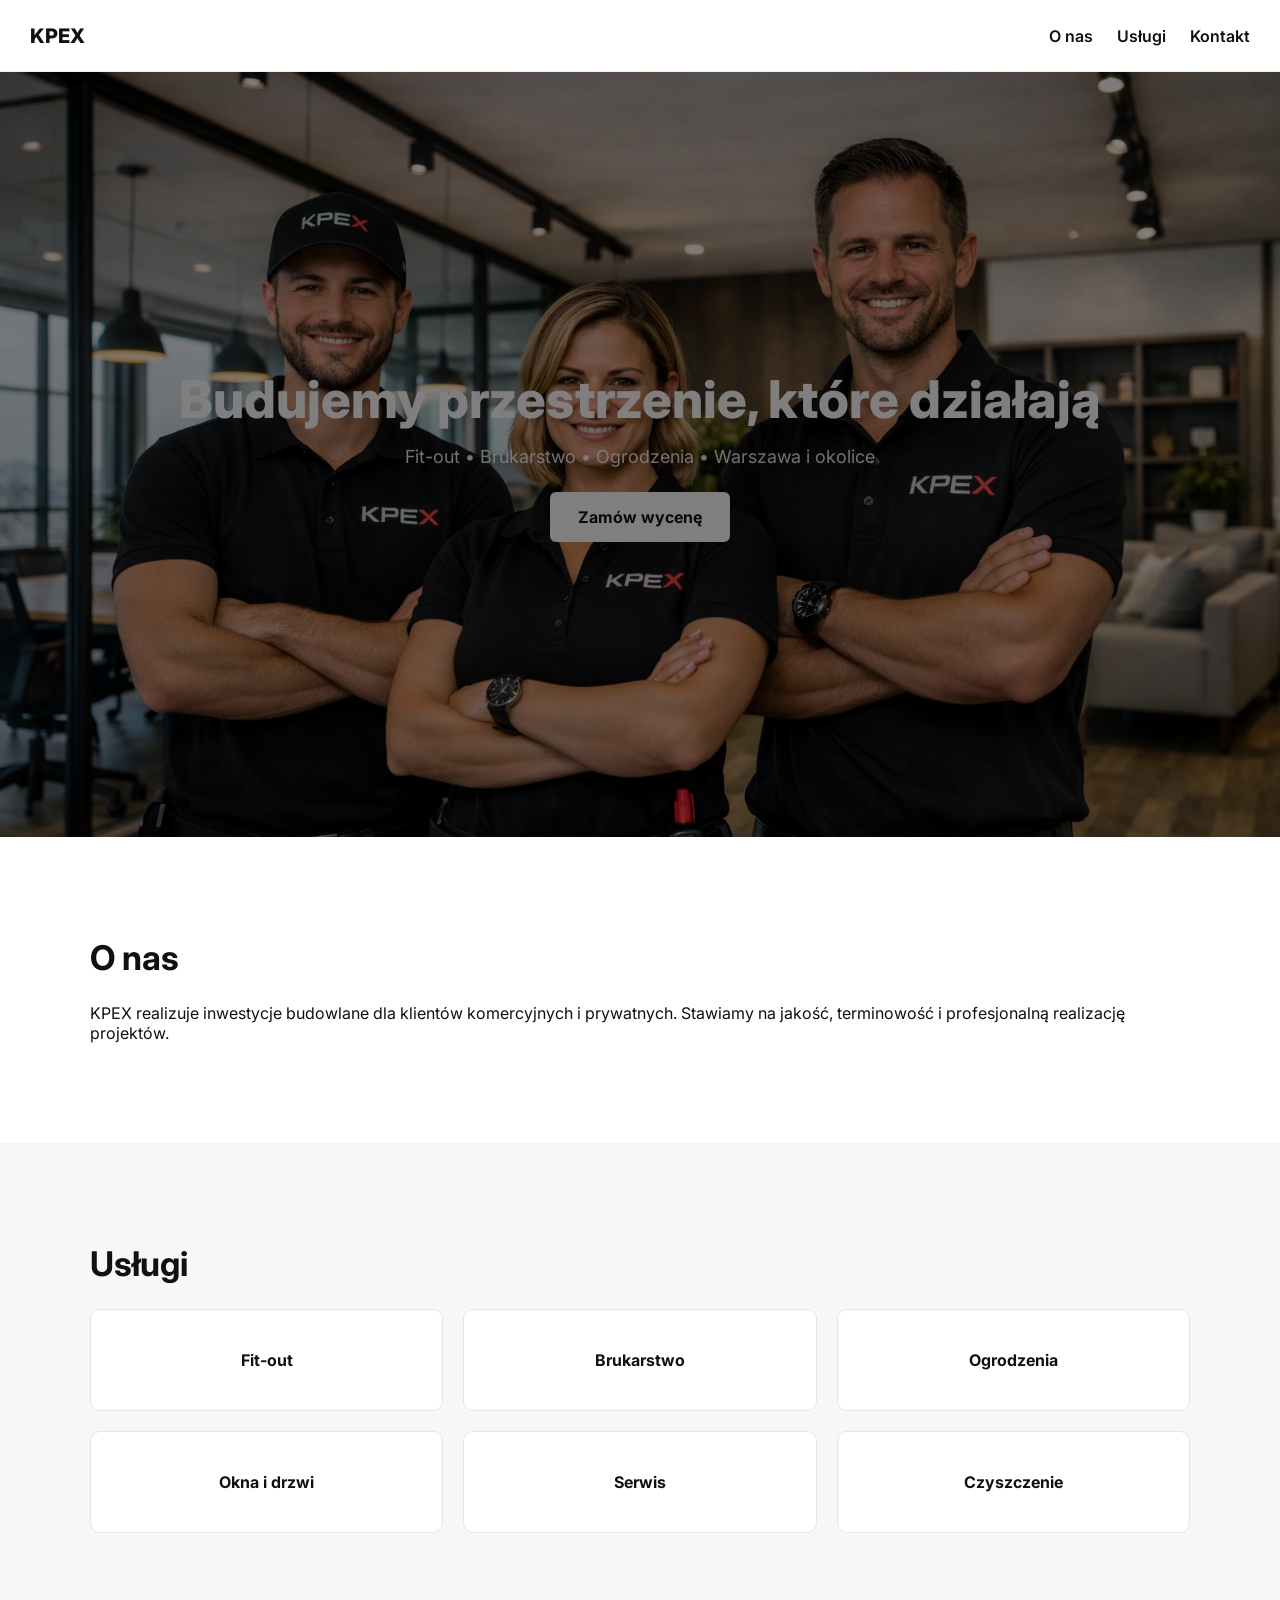
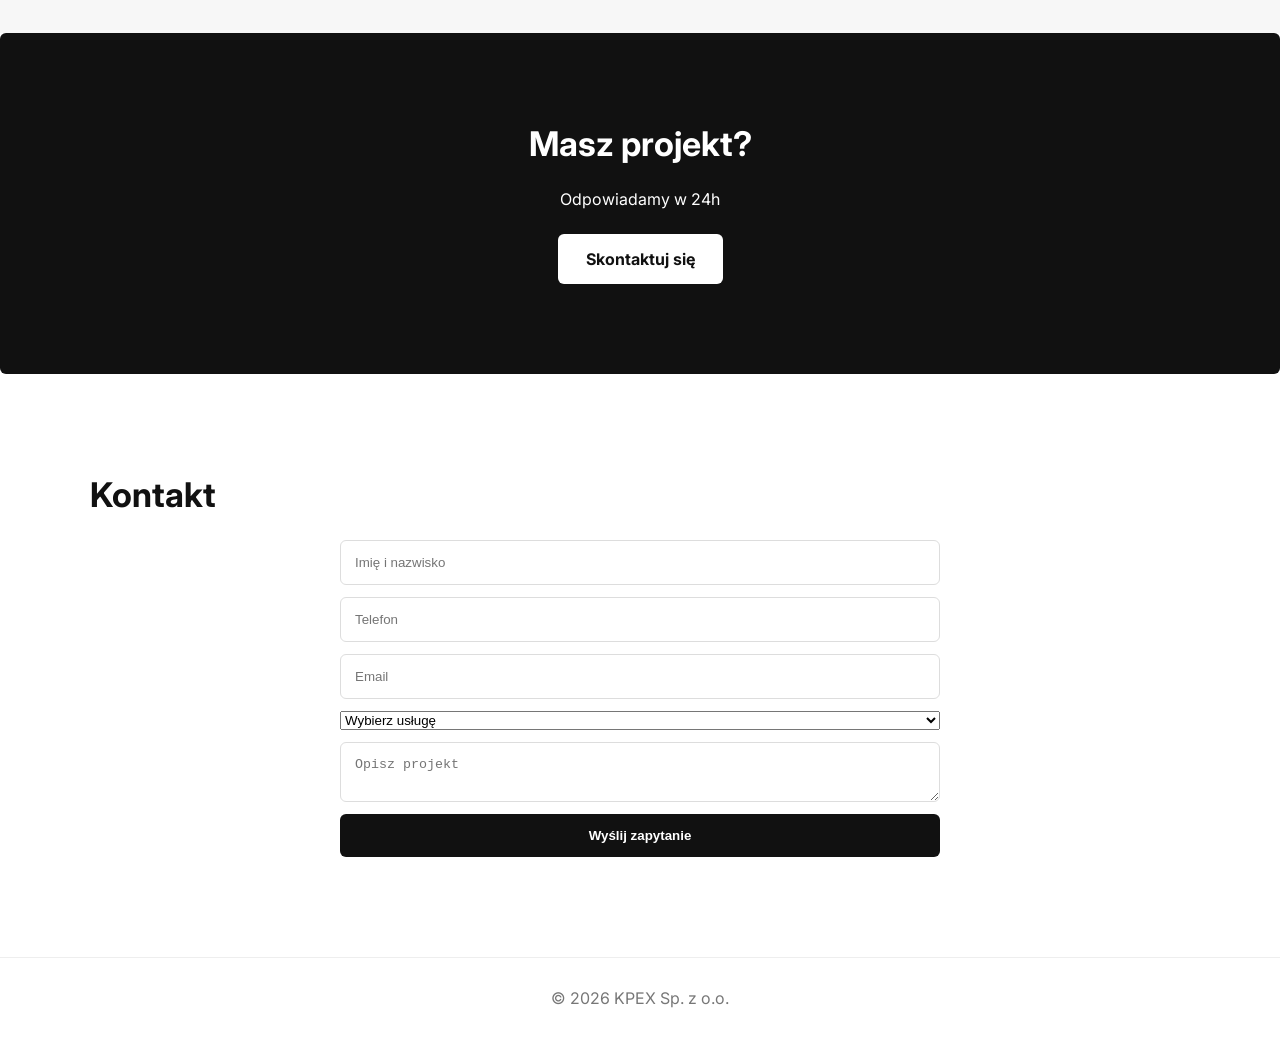
==== commit 37e4e459: "Update contact form and service descriptions" ====
--- a/index.html
+++ b/index.html
@@ -14,33 +14,37 @@
 
 <header class="topbar">
     <div class="logo">KPEX</div>
+
     <nav>
         <a href="#about">O nas</a>
         <a href="#services">Usługi</a>
-        <a href="#contact" class="cta">Kontakt</a>
+        <a href="#contact">Kontakt</a>
     </nav>
 </header>
 
+<!-- HERO -->
 <section class="hero">
-    <img src="baner1.png" alt="construction">
+    <img src="baner1.png" alt="budowa">
 
     <div class="hero-content">
         <h1>Budujemy przestrzenie, które działają</h1>
-        <p>Fit-out • Brukarstwo • Infrastruktura • Warszawa</p>
+        <p>Fit-out • Brukarstwo • Ogrodzenia • Warszawa i okolice</p>
         <a href="#contact" class="btn">Zamów wycenę</a>
     </div>
 </section>
 
+<!-- ABOUT -->
 <section id="about" class="section">
     <div class="container">
         <h2>O nas</h2>
         <p>
-            Realizujemy inwestycje budowlane i fit-out dla firm i klientów prywatnych.
-            Stawiamy na jakość, terminowość i pełną realizację projektów.
+            KPEX realizuje inwestycje budowlane dla klientów komercyjnych i prywatnych.
+            Stawiamy na jakość, terminowość i profesjonalną realizację projektów.
         </p>
     </div>
 </section>
 
+<!-- SERVICES -->
 <section id="services" class="section light">
     <div class="container">
         <h2>Usługi</h2>
@@ -49,37 +53,48 @@
             <div class="card">Fit-out</div>
             <div class="card">Brukarstwo</div>
             <div class="card">Ogrodzenia</div>
-            <div class="card">Okna</div>
+            <div class="card">Okna i drzwi</div>
             <div class="card">Serwis</div>
             <div class="card">Czyszczenie</div>
         </div>
     </div>
 </section>
 
+<!-- CTA -->
 <section class="cta">
     <h2>Masz projekt?</h2>
     <p>Odpowiadamy w 24h</p>
     <a href="#contact" class="btn dark">Skontaktuj się</a>
 </section>
 
+<!-- CONTACT -->
 <section id="contact" class="section">
     <div class="container">
 
         <h2>Kontakt</h2>
 
         <form>
-            <input placeholder="Imię i nazwisko">
-            <input placeholder="Telefon">
-            <input placeholder="Email">
+            <input type="text" placeholder="Imię i nazwisko" required>
+            <input type="tel" placeholder="Telefon" required>
+            <input type="email" placeholder="Email">
+
+            <select>
+                <option>Wybierz usługę</option>
+                <option>Fit-out</option>
+                <option>Brukarstwo</option>
+                <option>Ogrodzenia</option>
+            </select>
+
             <textarea placeholder="Opisz projekt"></textarea>
-            <button>Wyślij</button>
+
+            <button type="submit">Wyślij zapytanie</button>
         </form>
 
     </div>
 </section>
 
 <footer>
-    © 2026 KPEX
+    © 2026 KPEX Sp. z o.o.
 </footer>
 
 </body>
--- a/style.css
+++ b/style.css
@@ -1,7 +1,3 @@
-/* =========================
-   BASE
-========================= */
-
 *{
     margin:0;
     padding:0;
@@ -9,142 +5,110 @@
 }
 
 body{
-    font-family:'Inter', Arial, sans-serif;
-    color:#111;
-    background:#fff;
-}
-
-/* =========================
-   TOPBAR
-========================= */
+    font-family:'Inter', sans-serif;
+    color:#111;
+    background:#fff;
+}
+
+/* TOPBAR */
 
 .topbar{
     position:fixed;
     top:0;
     left:0;
     width:100%;
-    height:70px;
+    height:72px;
+    background:#fff;
     display:flex;
     justify-content:space-between;
     align-items:center;
     padding:0 30px;
-    background:#fff;
-    border-bottom:1px solid #eaeaea;
-    z-index:9999;
-}
-
-    .logo{
-    font-size:22px;
+    border-bottom:1px solid #eee;
+    z-index:999;
+}
+
+.logo{
     font-weight:800;
-    color:#111;
-    letter-spacing:2px;
-}
+    font-size:20px;
 }
 
 nav a{
-    margin-left:18px;
+    margin-left:20px;
     text-decoration:none;
     color:#111;
     font-weight:600;
-    font-size:14px;
-}
-
-.cta-nav{
+}
+
+.cta{
     background:#111;
     color:#fff !important;
     padding:10px 14px;
-    border-radius:5px;
-}
-
-/* =========================
-   HERO (NAPRAWIONY - NIE MA BYĆ MAŁY)
-========================= */
+    border-radius:6px;
+}
+
+/* HERO */
 
 .hero{
-    margin-top:70px;
-    height:80vh;
-    min-height:600px;
+    margin-top:72px;
+    height:85vh;
     position:relative;
-    overflow:hidden;
 }
 
 .hero img{
     width:100%;
     height:100%;
     object-fit:cover;
-    position:absolute;
-    top:0;
-    left:0;
-}
-
-/* CIEMNY FILTR = CZYTELNOŚĆ */
+}
+
 .hero::after{
     content:"";
     position:absolute;
     inset:0;
-    background:rgba(0,0,0,0.55);
+    background:rgba(0,0,0,0.5);
 }
 
 .hero-content{
-    position:relative;
-    z-index:2;
+    position:absolute;
+    top:50%;
+    left:50%;
+    transform:translate(-50%,-50%);
     color:#fff;
-    max-width:800px;
-    padding:140px 30px;
+    text-align:center;
+    width:90%;
 }
 
 .hero h1{
-    font-size:56px;
+    font-size:52px;
     font-weight:800;
-    line-height:1.1;
 }
 
 .hero p{
-    margin-top:18px;
-    font-size:20px;
-    opacity:0.95;
+    margin-top:15px;
+    font-size:18px;
+    opacity:0.9;
 }
 
 /* BUTTON */
 
-.button{
+.btn{
     display:inline-block;
     margin-top:25px;
-    padding:16px 32px;
+    padding:15px 28px;
     background:#fff;
     color:#111;
     font-weight:700;
     text-decoration:none;
     border-radius:6px;
-    transition:0.2s;
-}
-
-.button:hover{
-    transform:translateY(-2px);
-}
-
-/* =========================
-   CTA MINI
-========================= */
-
-.cta-mini{
-    text-align:center;
-    padding:18px;
-    background:#f3f4f6;
-    font-size:14px;
-    font-weight:500;
-}
-
-/* =========================
-   SEKCJE
-========================= */
+}
+
+/* SECTIONS */
 
 .section{
-    padding:100px 30px;
-}
-
-.section:nth-of-type(even){
-    background:#fafafa;
+    padding:100px 25px;
+}
+
+.light{
+    background:#f7f7f7;
 }
 
 .container{
@@ -152,143 +116,90 @@
     margin:auto;
 }
 
-.section h2{
-    font-size:38px;
-    font-weight:800;
-    margin-bottom:30px;
-}
-
-/* =========================
-   KAFELKI (NAPRAWIONE - WIDOCZNE)
-========================= */
+h2{
+    font-size:34px;
+    margin-bottom:25px;
+}
+
+/* GRID */
 
 .grid{
     display:grid;
     grid-template-columns:repeat(3,1fr);
-    gap:22px;
+    gap:20px;
 }
 
 .card{
     background:#fff;
-    border:1px solid #ddd;
-    padding:35px;
+    border:1px solid #e5e5e5;
+    padding:40px;
     text-align:center;
     font-weight:700;
-    font-size:17px;
     border-radius:10px;
-    box-shadow:0 10px 25px rgba(0,0,0,0.06);
-    transition:0.25s;
-}
-
-.card::before{
-    content:"";
-    display:block;
-    width:45px;
-    height:4px;
-    background:#111;
-    margin:0 auto 15px auto;
+    transition:0.2s;
 }
 
 .card:hover{
     transform:translateY(-6px);
     border-color:#111;
 }
-}
-
-/* =========================
-   CTA
-========================= */
+
+/* CTA */
 
 .cta{
-    text-align:center;
-    padding:90px 20px;
     background:#111;
     color:#fff;
-}
-
-.cta p{
-    margin-top:10px;
-    opacity:0.85;
-}
-
-/* =========================
-   FORM
-========================= */
+    text-align:center;
+    padding:90px 20px;
+}
+
+.cta .btn{
+    background:#fff;
+    color:#111;
+}
+
+/* FORM */
 
 form{
-    max-width:650px;
+    max-width:600px;
     margin:auto;
     display:flex;
     flex-direction:column;
-    gap:14px;
-}
-
-input, select, textarea{
-    padding:16px;
+    gap:12px;
+}
+
+input, textarea{
+    padding:14px;
     border:1px solid #ddd;
-    font-size:15px;
-    border-radius:6px;
-}
-
-textarea{
-    min-height:140px;
+    border-radius:6px;
 }
 
 button{
-    padding:16px;
+    padding:14px;
     background:#111;
     color:#fff;
     border:none;
+    border-radius:6px;
     font-weight:700;
-    border-radius:6px;
-    cursor:pointer;
-}
-
-/* =========================
-   CONTACT INFO
-========================= */
-
-.contact-info{
-    text-align:center;
-    margin-top:35px;
-    color:#333;
-    font-size:15px;
-}
-
-/* =========================
-   FOOTER
-========================= */
+}
+
+/* FOOTER */
 
 footer{
-    padding:35px;
-    text-align:center;
+    text-align:center;
+    padding:30px;
     border-top:1px solid #eee;
     color:#777;
 }
 
-/* =========================
-   MOBILE (KLUCZ - FIX LEADY)
-========================= */
+/* MOBILE */
 
 @media(max-width:768px){
-
-    .hero{
-        height:65vh;
-        min-height:420px;
-    }
 
     .hero h1{
         font-size:30px;
     }
 
-    .hero p{
-        font-size:16px;
-    }
-
-    .hero-content{
-        padding:90px 20px;
-    }
-
     .grid{
         grid-template-columns:1fr;
     }
@@ -296,8 +207,4 @@
     nav{
         display:none;
     }
-
-    .section{
-        padding:70px 20px;
-    }
-}
+}
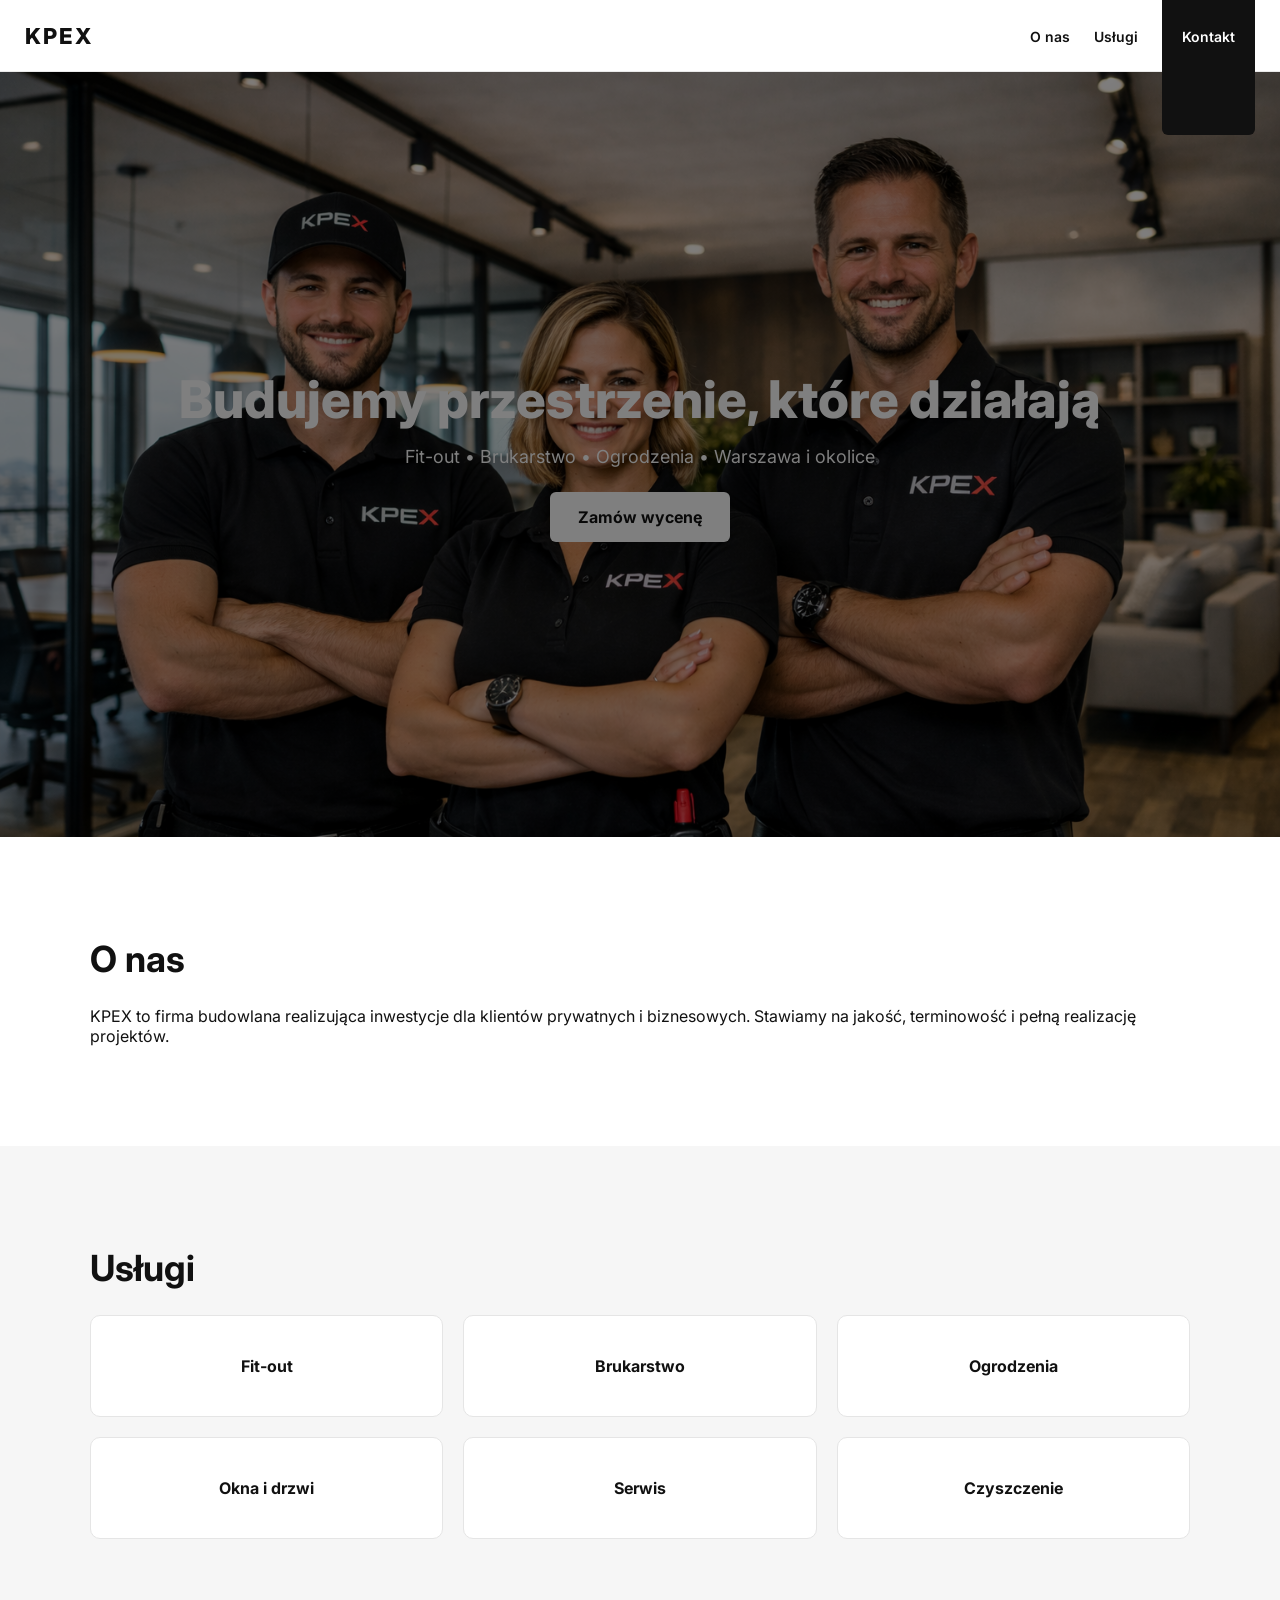
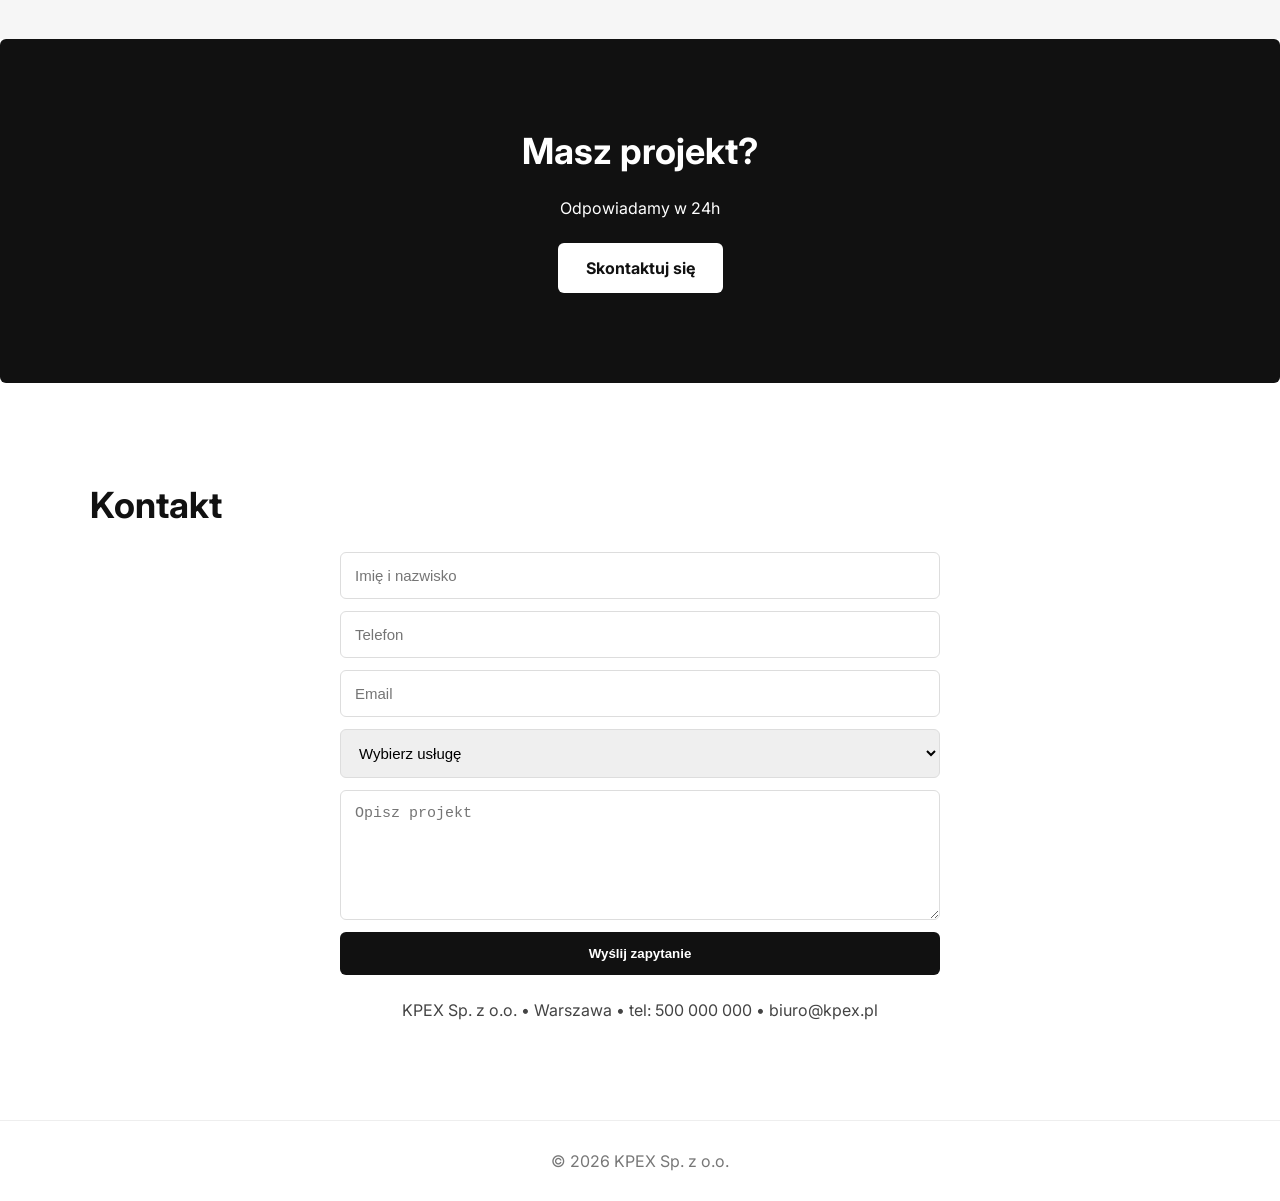
==== commit 0bbbc9c9: "Refactor index.html for improved layout and text Updated content and structure for better clarity an" ====
--- a/index.html
+++ b/index.html
@@ -18,7 +18,7 @@
     <nav>
         <a href="#about">O nas</a>
         <a href="#services">Usługi</a>
-        <a href="#contact">Kontakt</a>
+        <a href="#contact" class="cta">Kontakt</a>
     </nav>
 </header>
 
@@ -38,8 +38,8 @@
     <div class="container">
         <h2>O nas</h2>
         <p>
-            KPEX realizuje inwestycje budowlane dla klientów komercyjnych i prywatnych.
-            Stawiamy na jakość, terminowość i profesjonalną realizację projektów.
+            KPEX to firma budowlana realizująca inwestycje dla klientów prywatnych i biznesowych.
+            Stawiamy na jakość, terminowość i pełną realizację projektów.
         </p>
     </div>
 </section>
@@ -62,9 +62,11 @@
 
 <!-- CTA -->
 <section class="cta">
-    <h2>Masz projekt?</h2>
-    <p>Odpowiadamy w 24h</p>
-    <a href="#contact" class="btn dark">Skontaktuj się</a>
+    <div class="container">
+        <h2>Masz projekt?</h2>
+        <p>Odpowiadamy w 24h</p>
+        <a href="#contact" class="btn light-btn">Skontaktuj się</a>
+    </div>
 </section>
 
 <!-- CONTACT -->
@@ -90,6 +92,10 @@
             <button type="submit">Wyślij zapytanie</button>
         </form>
 
+        <div class="contact-info">
+            KPEX Sp. z o.o. • Warszawa • tel: 500 000 000 • biuro@kpex.pl
+        </div>
+
     </div>
 </section>
 
--- a/style.css
+++ b/style.css
@@ -1,3 +1,8 @@
+
+/* =========================
+   RESET
+========================= */
+
 *{
     margin:0;
     padding:0;
@@ -5,12 +10,14 @@
 }
 
 body{
-    font-family:'Inter', sans-serif;
-    color:#111;
-    background:#fff;
-}
-
-/* TOPBAR */
+    font-family:'Inter', Arial, sans-serif;
+    color:#111;
+    background:#fff;
+}
+
+/* =========================
+   TOPBAR
+========================= */
 
 .topbar{
     position:fixed;
@@ -18,18 +25,19 @@
     left:0;
     width:100%;
     height:72px;
-    background:#fff;
     display:flex;
     justify-content:space-between;
     align-items:center;
-    padding:0 30px;
-    border-bottom:1px solid #eee;
-    z-index:999;
+    padding:0 25px;
+    background:#fff;
+    border-bottom:1px solid #eaeaea;
+    z-index:9999;
 }
 
 .logo{
+    font-size:22px;
     font-weight:800;
-    font-size:20px;
+    letter-spacing:2px;
 }
 
 nav a{
@@ -37,6 +45,7 @@
     text-decoration:none;
     color:#111;
     font-weight:600;
+    font-size:14px;
 }
 
 .cta{
@@ -46,12 +55,15 @@
     border-radius:6px;
 }
 
-/* HERO */
+/* =========================
+   HERO
+========================= */
 
 .hero{
     margin-top:72px;
     height:85vh;
     position:relative;
+    overflow:hidden;
 }
 
 .hero img{
@@ -72,8 +84,8 @@
     top:50%;
     left:50%;
     transform:translate(-50%,-50%);
+    text-align:center;
     color:#fff;
-    text-align:center;
     width:90%;
 }
 
@@ -85,10 +97,11 @@
 .hero p{
     margin-top:15px;
     font-size:18px;
-    opacity:0.9;
-}
-
-/* BUTTON */
+}
+
+/* =========================
+   BUTTONS
+========================= */
 
 .btn{
     display:inline-block;
@@ -101,14 +114,21 @@
     border-radius:6px;
 }
 
-/* SECTIONS */
+.light-btn{
+    background:#fff;
+    color:#111;
+}
+
+/* =========================
+   SECTIONS
+========================= */
 
 .section{
     padding:100px 25px;
 }
 
 .light{
-    background:#f7f7f7;
+    background:#f6f6f6;
 }
 
 .container{
@@ -117,11 +137,13 @@
 }
 
 h2{
-    font-size:34px;
+    font-size:36px;
     margin-bottom:25px;
 }
 
-/* GRID */
+/* =========================
+   SERVICES GRID
+========================= */
 
 .grid{
     display:grid;
@@ -135,6 +157,7 @@
     padding:40px;
     text-align:center;
     font-weight:700;
+    font-size:16px;
     border-radius:10px;
     transition:0.2s;
 }
@@ -144,7 +167,9 @@
     border-color:#111;
 }
 
-/* CTA */
+/* =========================
+   CTA
+========================= */
 
 .cta{
     background:#111;
@@ -153,12 +178,9 @@
     padding:90px 20px;
 }
 
-.cta .btn{
-    background:#fff;
-    color:#111;
-}
-
-/* FORM */
+/* =========================
+   FORM
+========================= */
 
 form{
     max-width:600px;
@@ -168,10 +190,15 @@
     gap:12px;
 }
 
-input, textarea{
+input, select, textarea{
     padding:14px;
     border:1px solid #ddd;
     border-radius:6px;
+    font-size:15px;
+}
+
+textarea{
+    min-height:130px;
 }
 
 button{
@@ -179,11 +206,24 @@
     background:#111;
     color:#fff;
     border:none;
-    border-radius:6px;
     font-weight:700;
-}
-
-/* FOOTER */
+    border-radius:6px;
+    cursor:pointer;
+}
+
+/* =========================
+   CONTACT INFO
+========================= */
+
+.contact-info{
+    margin-top:25px;
+    text-align:center;
+    color:#444;
+}
+
+/* =========================
+   FOOTER
+========================= */
 
 footer{
     text-align:center;
@@ -192,7 +232,9 @@
     color:#777;
 }
 
-/* MOBILE */
+/* =========================
+   MOBILE
+========================= */
 
 @media(max-width:768px){
 
@@ -207,4 +249,8 @@
     nav{
         display:none;
     }
-}
+
+    .section{
+        padding:70px 20px;
+    }
+}
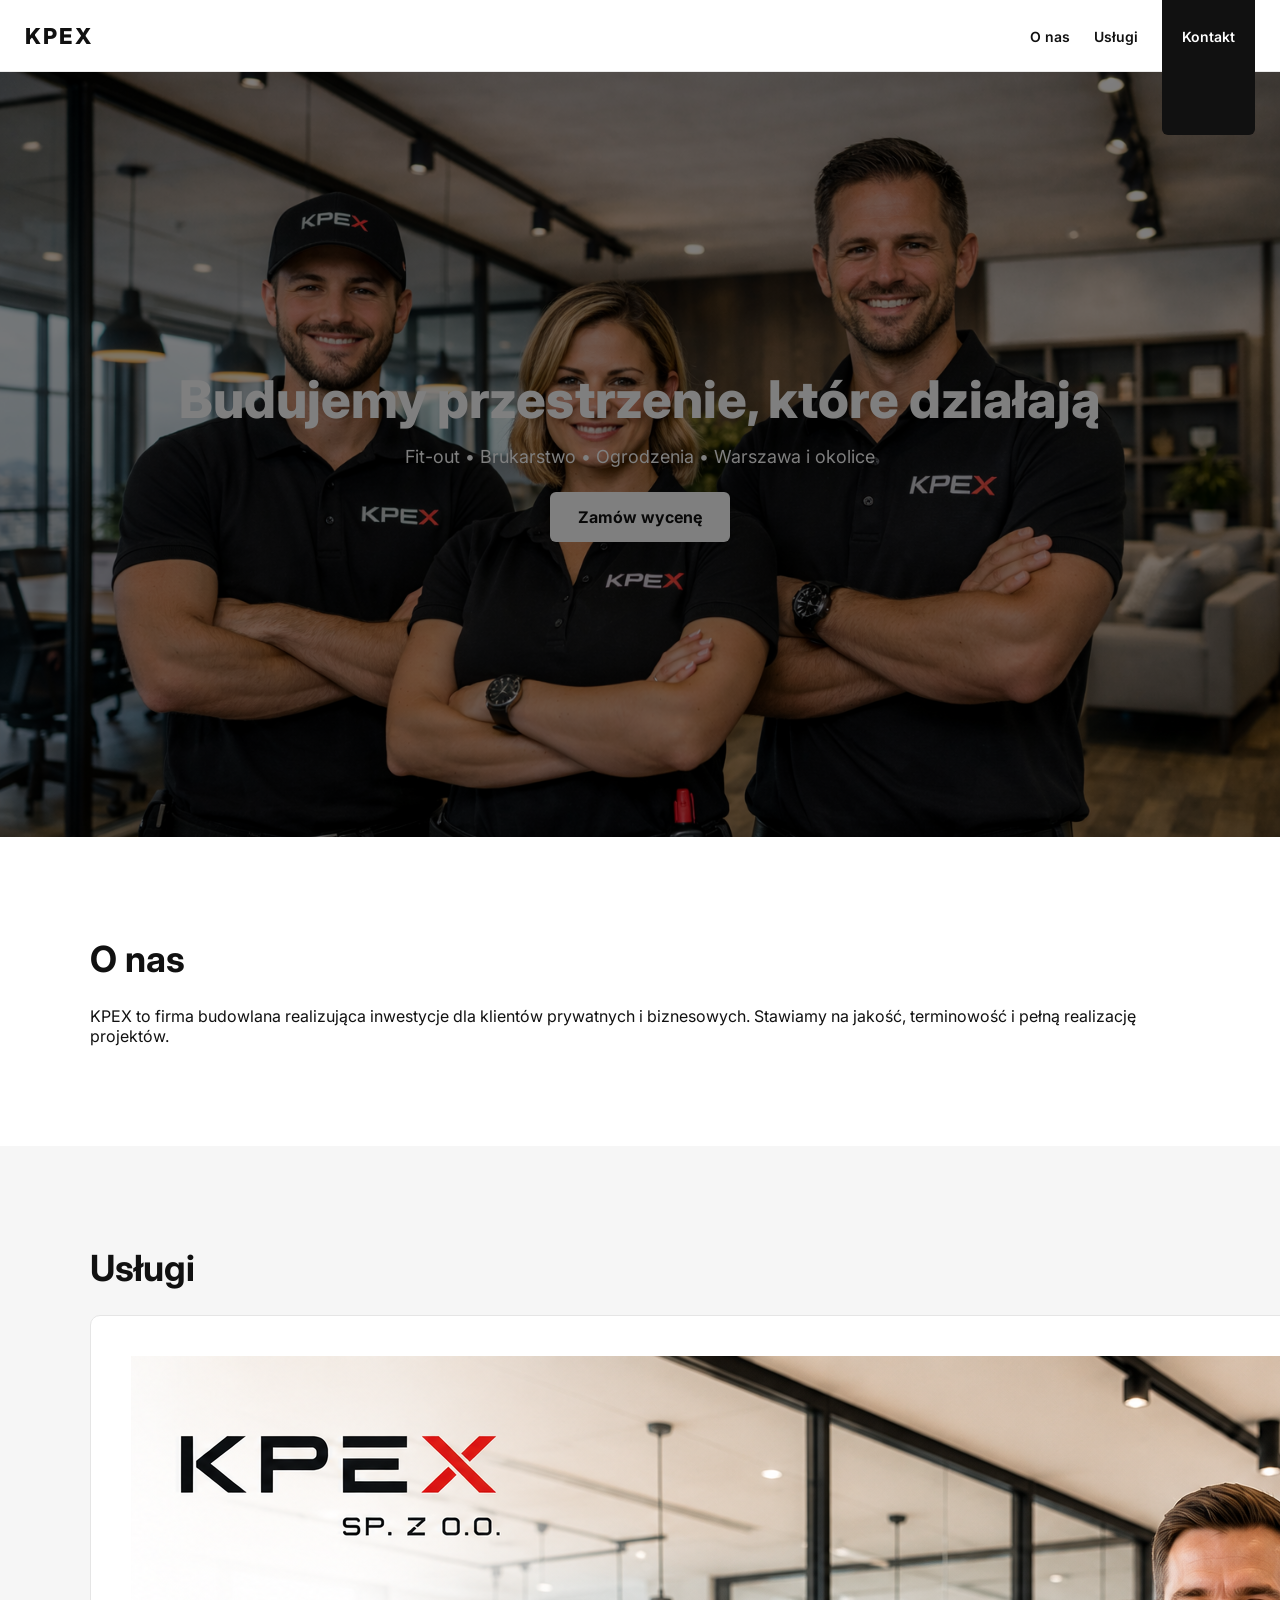
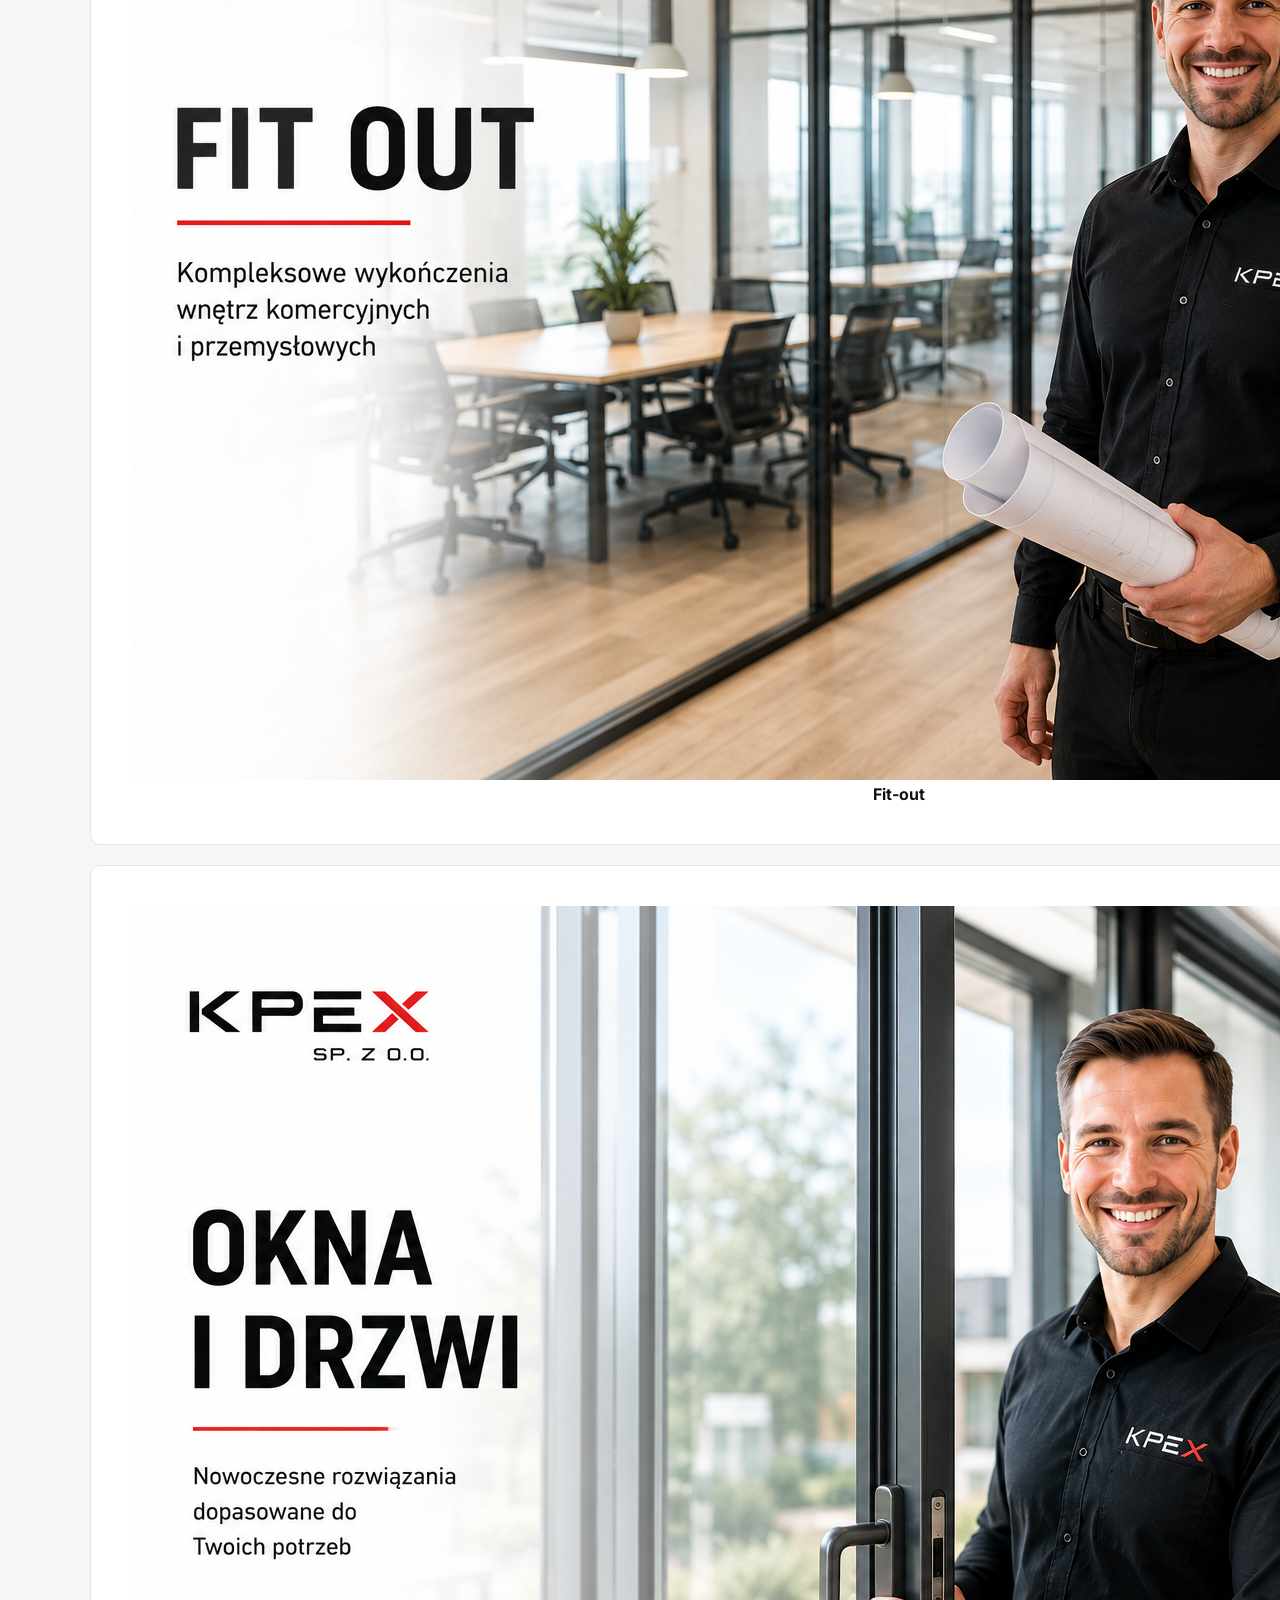
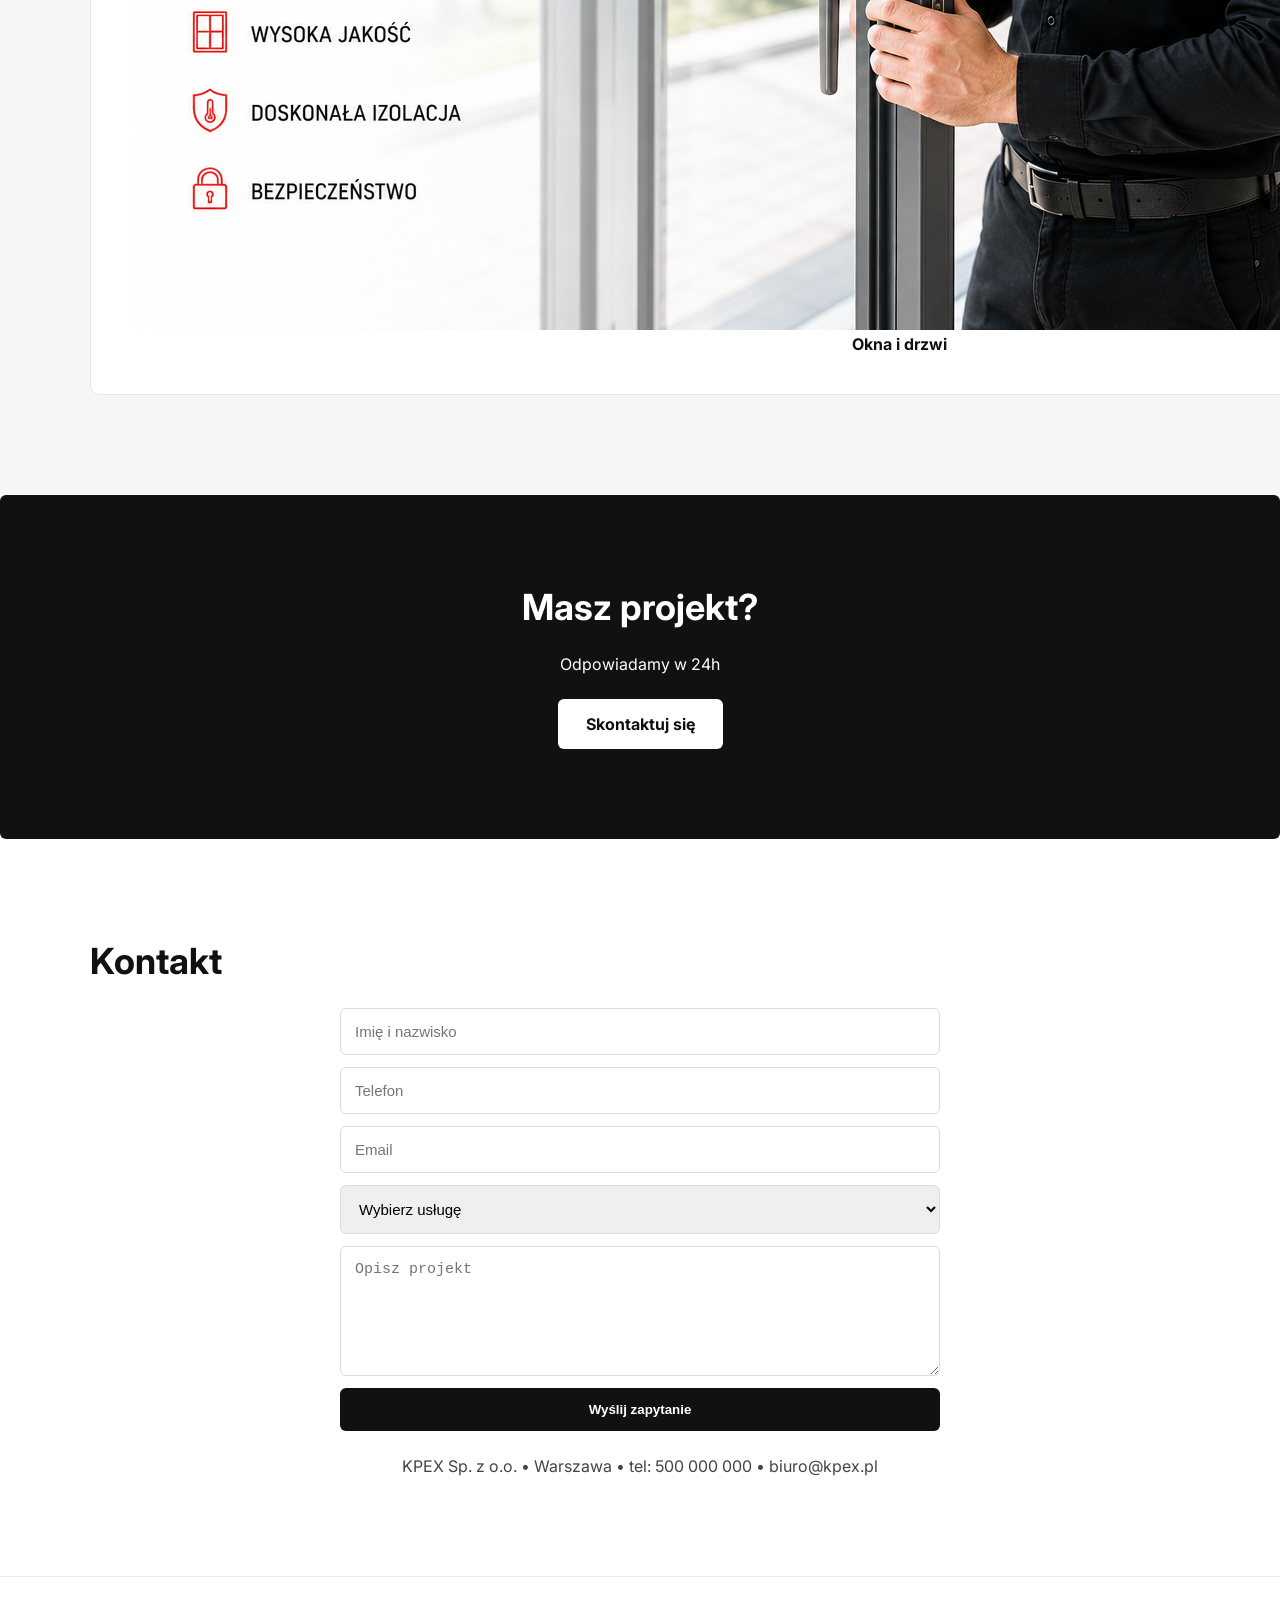
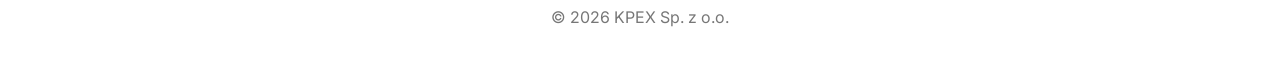
==== commit aa4b100f: "Enhance services section with images and descriptions Added images and descriptions for various serv" ====
--- a/index.html
+++ b/index.html
@@ -50,12 +50,37 @@
         <h2>Usługi</h2>
 
         <div class="grid">
-            <div class="card">Fit-out</div>
-            <div class="card">Brukarstwo</div>
-            <div class="card">Ogrodzenia</div>
-            <div class="card">Okna i drzwi</div>
-            <div class="card">Serwis</div>
-            <div class="card">Czyszczenie</div>
+
+            <div class="card">
+                <img src="Fit-out.png" class="card-img">
+                Fit-out
+            </div>
+
+            <div class="card">
+                <img src="Brukarstwo.png" class="card-img">
+                Brukarstwo
+            </div>
+
+            <div class="card">
+                <img src="Ogrodzenia.png" class="card-img">
+                Ogrodzenia
+            </div>
+
+            <div class="card">
+                <img src="Okna-i-drzwi.png" class="card-img">
+                Okna i drzwi
+            </div>
+
+            <div class="card">
+                <img src="Serswis-okien-i-drzwi.png" class="card-img">
+                Serwis okien i drzwi
+            </div>
+
+            <div class="card">
+                <img src="Czyszczenie-kostki-brukowej.png" class="card-img">
+                Czyszczenie kostki brukowej
+            </div>
+
         </div>
     </div>
 </section>
@@ -85,6 +110,9 @@
                 <option>Fit-out</option>
                 <option>Brukarstwo</option>
                 <option>Ogrodzenia</option>
+                <option>Okna i drzwi</option>
+                <option>Serwis</option>
+                <option>Czyszczenie kostki</option>
             </select>
 
             <textarea placeholder="Opisz projekt"></textarea>
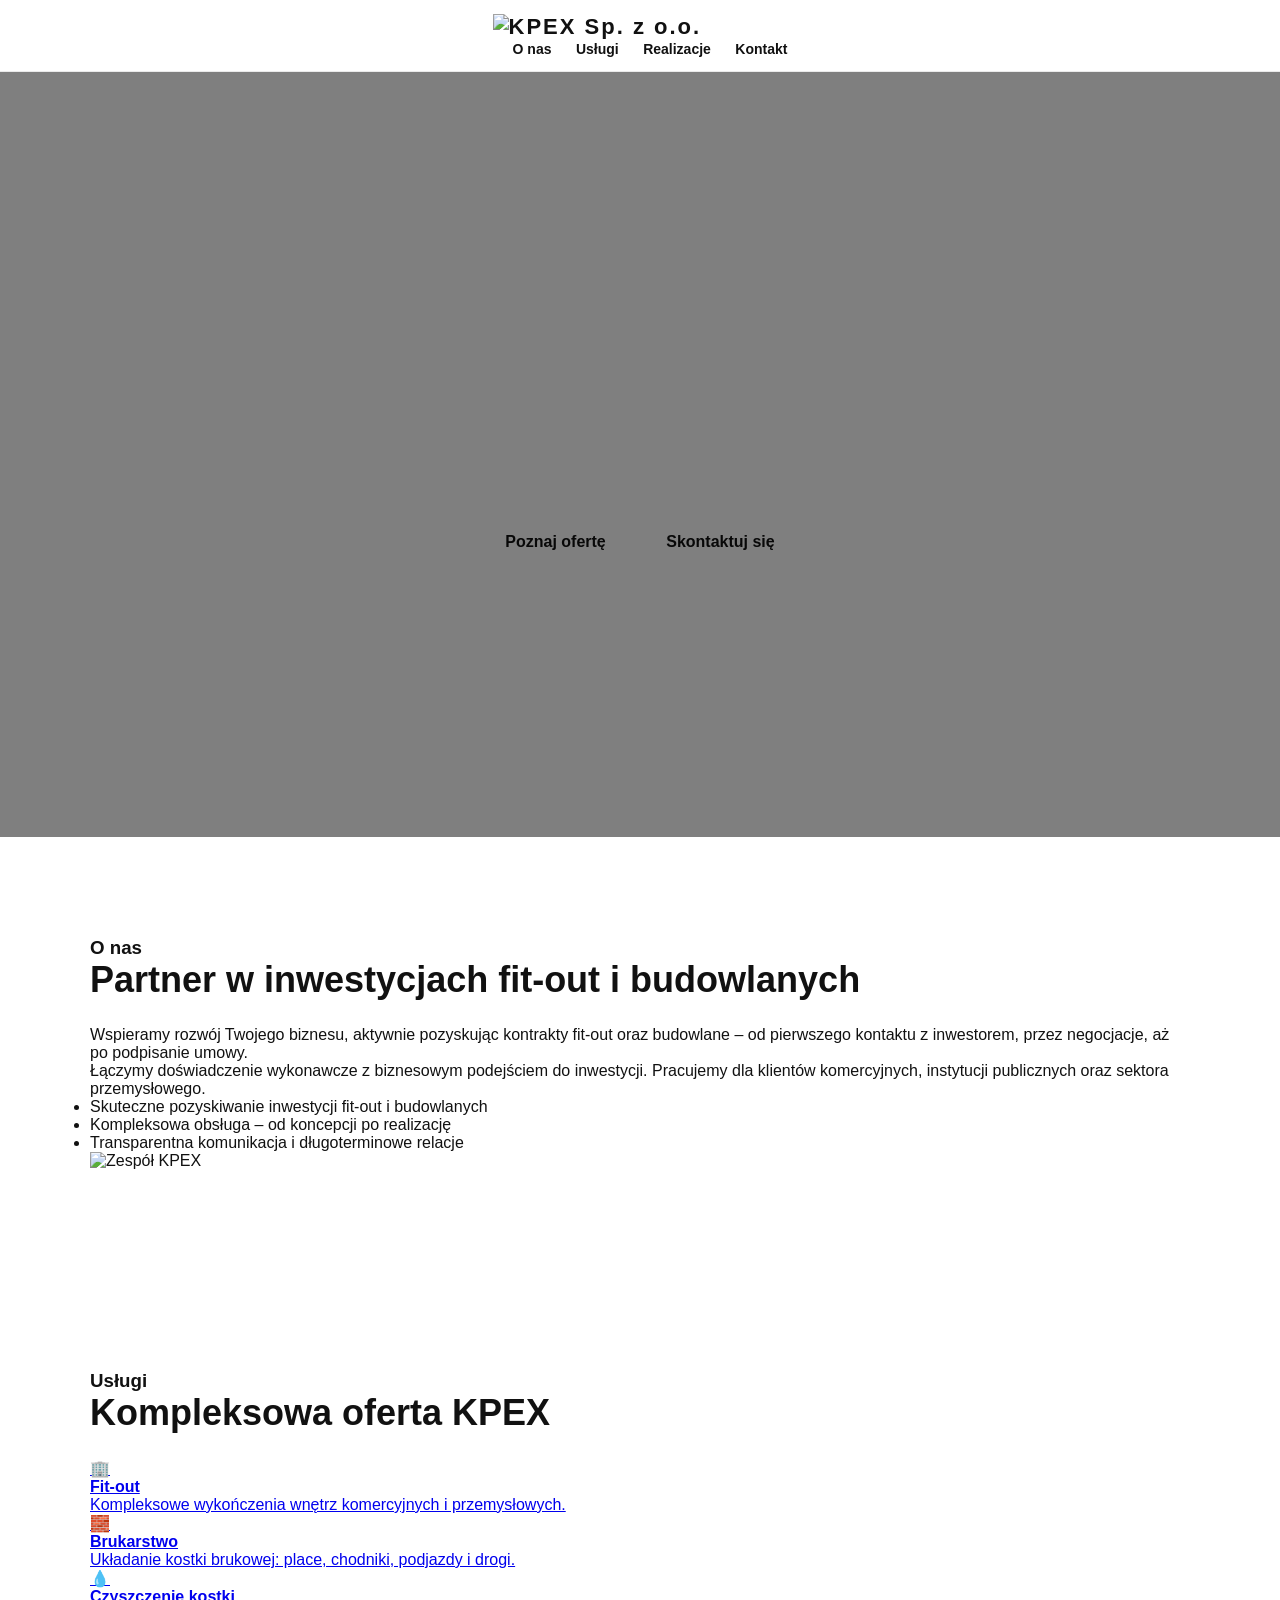
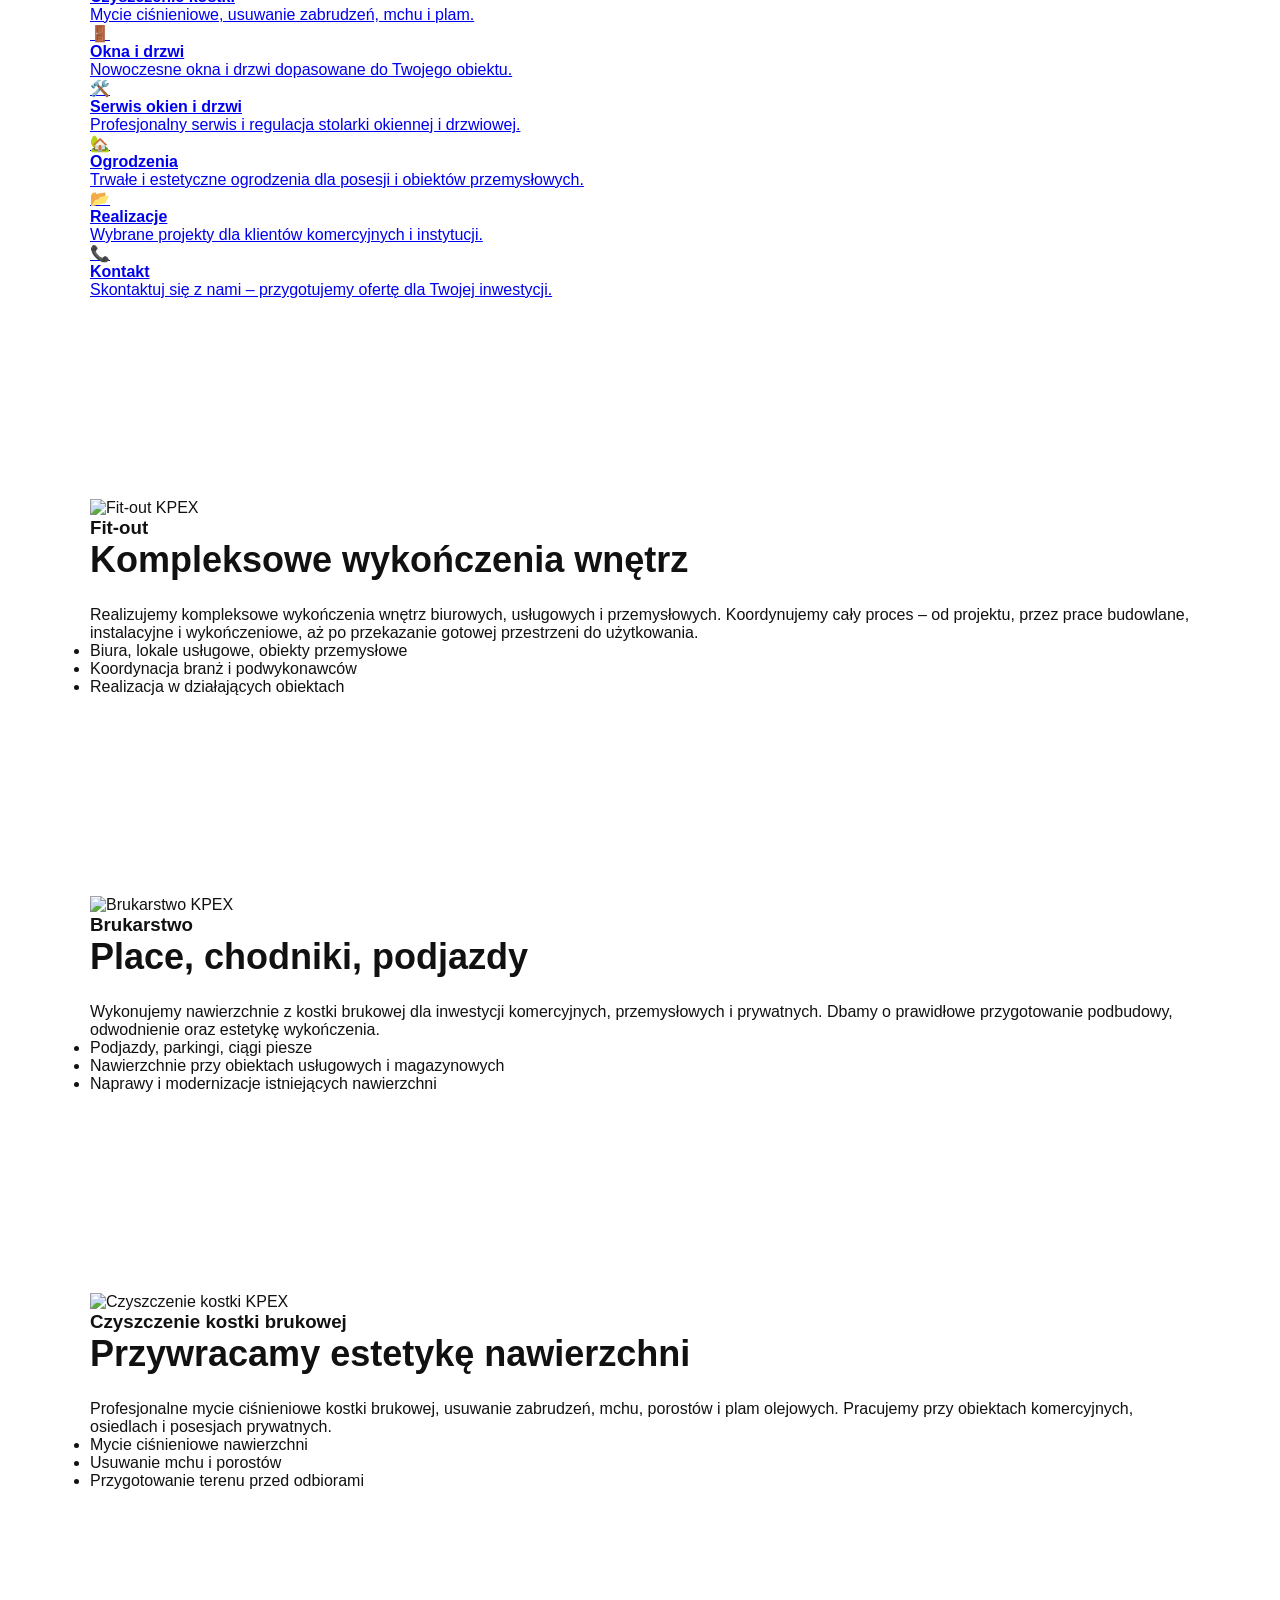
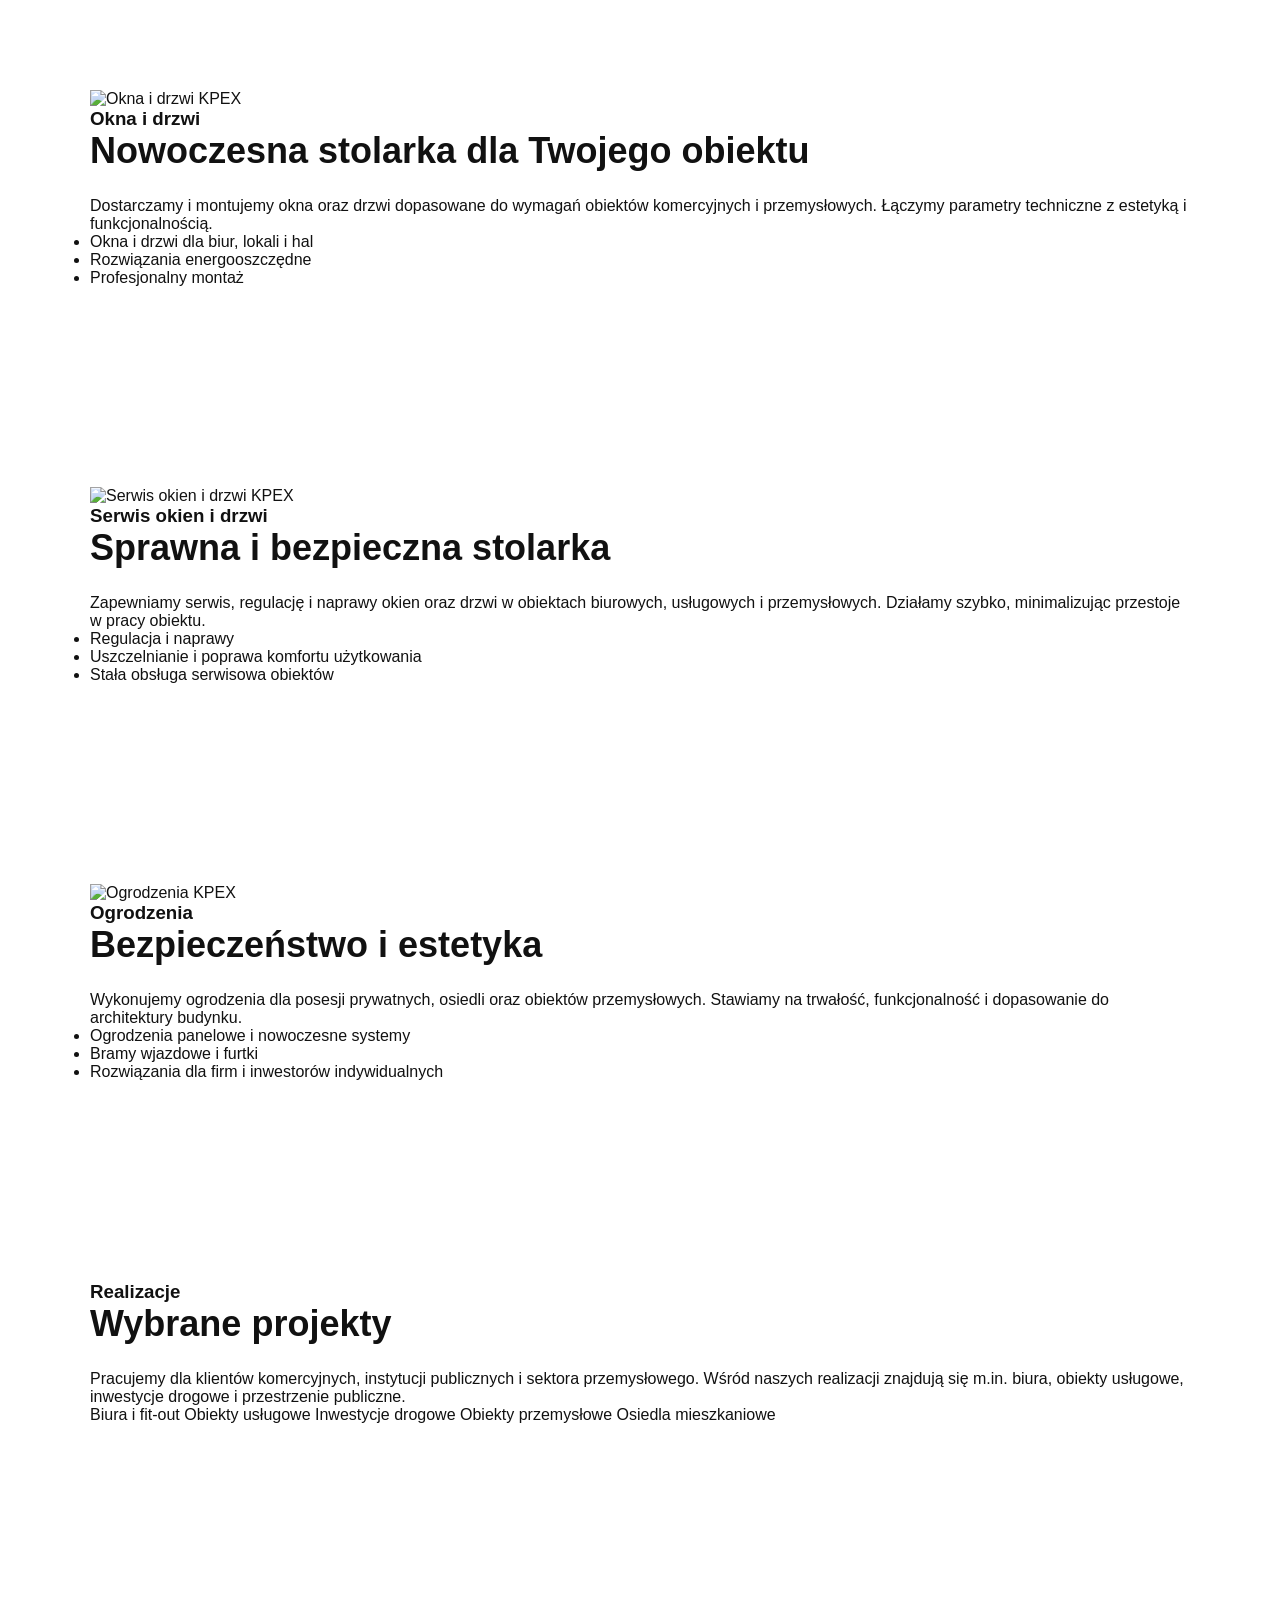
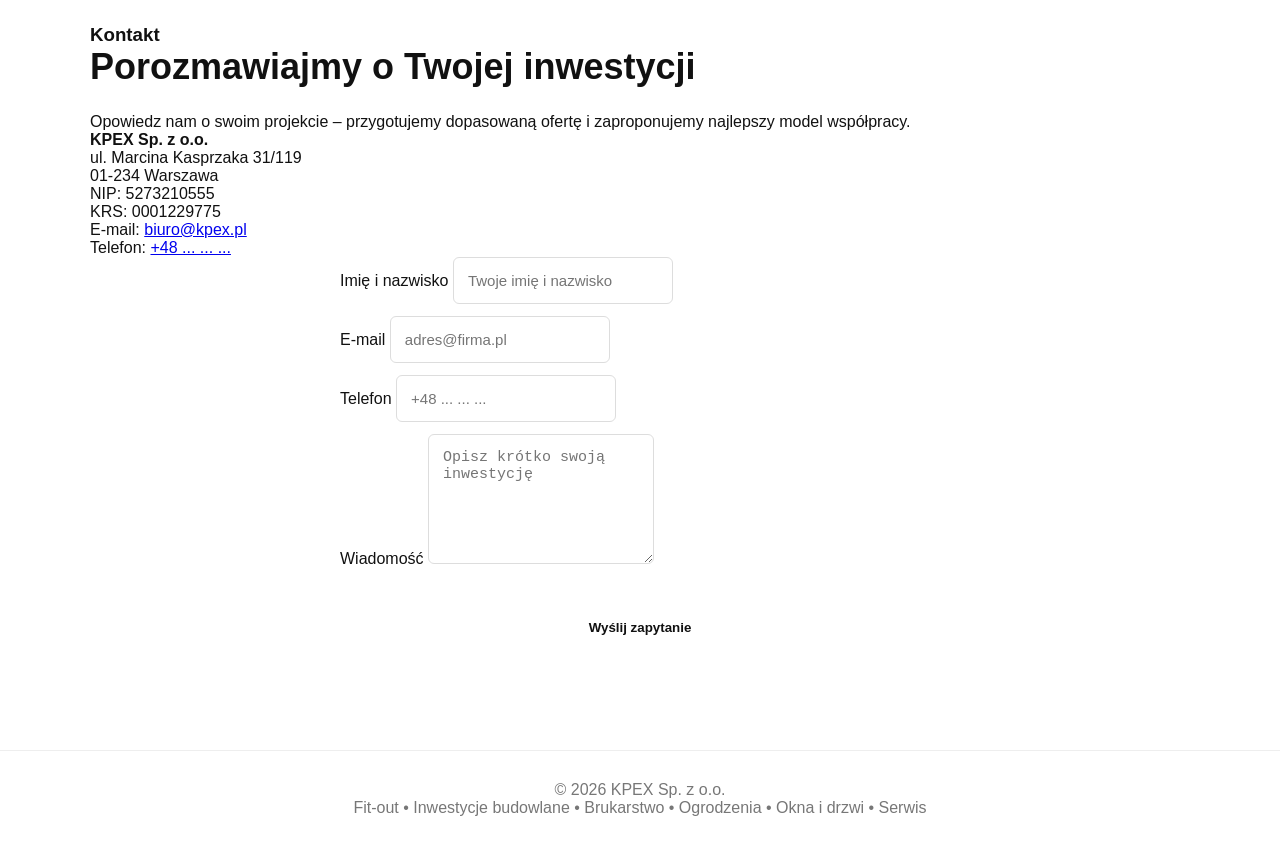
==== commit fef16fd1: "Revise index.html for SEO and content updates Updated the HTML structure and content for KPEX websit" ====
--- a/index.html
+++ b/index.html
@@ -1,135 +1,331 @@
 <!DOCTYPE html>
 <html lang="pl">
 <head>
-<meta charset="UTF-8">
-<meta name="viewport" content="width=device-width, initial-scale=1.0">
-
-<title>KPEX | Construction & Fit-out</title>
-
-<link rel="stylesheet" href="style.css">
-<link href="https://fonts.googleapis.com/css2?family=Inter:wght@400;600;700;800&display=swap" rel="stylesheet">
+    <meta charset="UTF-8">
+    <title>KPEX Sp. z o.o. – Fit-out, inwestycje budowlane, brukarstwo, ogrodzenia</title>
+    <meta name="viewport" content="width=device-width, initial-scale=1.0">
+    <meta name="description" content="KPEX Sp. z o.o. – fit-out, inwestycje budowlane, brukarstwo, ogrodzenia, okna i drzwi, serwis. Kompleksowa obsługa inwestycji.">
+    <link rel="stylesheet" href="style.css">
 </head>
-
 <body>
 
-<header class="topbar">
-    <div class="logo">KPEX</div>
-
-    <nav>
-        <a href="#about">O nas</a>
-        <a href="#services">Usługi</a>
-        <a href="#contact" class="cta">Kontakt</a>
-    </nav>
-</header>
-
-<!-- HERO -->
-<section class="hero">
-    <img src="baner1.png" alt="budowa">
-
-    <div class="hero-content">
-        <h1>Budujemy przestrzenie, które działają</h1>
-        <p>Fit-out • Brukarstwo • Ogrodzenia • Warszawa i okolice</p>
-        <a href="#contact" class="btn">Zamów wycenę</a>
-    </div>
-</section>
-
-<!-- ABOUT -->
-<section id="about" class="section">
-    <div class="container">
-        <h2>O nas</h2>
-        <p>
-            KPEX to firma budowlana realizująca inwestycje dla klientów prywatnych i biznesowych.
-            Stawiamy na jakość, terminowość i pełną realizację projektów.
-        </p>
-    </div>
-</section>
-
-<!-- SERVICES -->
-<section id="services" class="section light">
-    <div class="container">
-        <h2>Usługi</h2>
-
-        <div class="grid">
-
-            <div class="card">
-                <img src="Fit-out.png" class="card-img">
-                Fit-out
-            </div>
-
-            <div class="card">
-                <img src="Brukarstwo.png" class="card-img">
-                Brukarstwo
-            </div>
-
-            <div class="card">
-                <img src="Ogrodzenia.png" class="card-img">
-                Ogrodzenia
-            </div>
-
-            <div class="card">
-                <img src="Okna-i-drzwi.png" class="card-img">
-                Okna i drzwi
-            </div>
-
-            <div class="card">
-                <img src="Serswis-okien-i-drzwi.png" class="card-img">
-                Serwis okien i drzwi
-            </div>
-
-            <div class="card">
-                <img src="Czyszczenie-kostki-brukowej.png" class="card-img">
-                Czyszczenie kostki brukowej
-            </div>
-
-        </div>
-    </div>
-</section>
-
-<!-- CTA -->
-<section class="cta">
-    <div class="container">
-        <h2>Masz projekt?</h2>
-        <p>Odpowiadamy w 24h</p>
-        <a href="#contact" class="btn light-btn">Skontaktuj się</a>
-    </div>
-</section>
-
-<!-- CONTACT -->
-<section id="contact" class="section">
-    <div class="container">
-
-        <h2>Kontakt</h2>
-
-        <form>
-            <input type="text" placeholder="Imię i nazwisko" required>
-            <input type="tel" placeholder="Telefon" required>
-            <input type="email" placeholder="Email">
-
-            <select>
-                <option>Wybierz usługę</option>
-                <option>Fit-out</option>
-                <option>Brukarstwo</option>
-                <option>Ogrodzenia</option>
-                <option>Okna i drzwi</option>
-                <option>Serwis</option>
-                <option>Czyszczenie kostki</option>
-            </select>
-
-            <textarea placeholder="Opisz projekt"></textarea>
-
-            <button type="submit">Wyślij zapytanie</button>
-        </form>
-
-        <div class="contact-info">
-            KPEX Sp. z o.o. • Warszawa • tel: 500 000 000 • biuro@kpex.pl
-        </div>
-
-    </div>
-</section>
-
-<footer>
-    © 2026 KPEX Sp. z o.o.
-</footer>
-
+    <!-- NAWIGACJA -->
+    <header class="topbar">
+        <div class="container nav-container">
+            <div class="logo">
+                <img src="img/LOGO kpex.png" alt="KPEX Sp. z o.o.">
+            </div>
+            <nav class="nav">
+                <a href="#o-nas">O nas</a>
+                <a href="#uslugi">Usługi</a>
+                <a href="#realizacje">Realizacje</a>
+                <a href="#kontakt">Kontakt</a>
+            </nav>
+        </div>
+    </header>
+
+    <!-- HERO -->
+    <section class="hero" id="start">
+        <div class="hero-bg" style="background-image: url('img/Fitout.png');"></div>
+        <div class="hero-overlay"></div>
+        <div class="hero-content container">
+            <h1>KPEX Sp. z o.o.</h1>
+            <h2>Fit-out, inwestycje budowlane i obsługa techniczna obiektów</h2>
+            <p>Kompleksowe wsparcie w pozyskiwaniu inwestycji fit-out i budowlanych oraz realizacji prac wykonawczych.</p>
+            <div class="hero-buttons">
+                <a href="#uslugi" class="btn btn-primary">Poznaj ofertę</a>
+                <a href="#kontakt" class="btn btn-outline">Skontaktuj się</a>
+            </div>
+        </div>
+    </section>
+
+    <!-- O NAS -->
+    <section class="section" id="o-nas">
+        <div class="container split">
+            <div class="split-text">
+                <h3>O nas</h3>
+                <h2>Partner w inwestycjach fit-out i budowlanych</h2>
+                <p>
+                    Wspieramy rozwój Twojego biznesu, aktywnie pozyskując kontrakty fit-out oraz budowlane
+                    – od pierwszego kontaktu z inwestorem, przez negocjacje, aż po podpisanie umowy.
+                </p>
+                <p>
+                    Łączymy doświadczenie wykonawcze z biznesowym podejściem do inwestycji. Pracujemy dla
+                    klientów komercyjnych, instytucji publicznych oraz sektora przemysłowego.
+                </p>
+                <ul class="bullets">
+                    <li>Skuteczne pozyskiwanie inwestycji fit-out i budowlanych</li>
+                    <li>Kompleksowa obsługa – od koncepcji po realizację</li>
+                    <li>Transparentna komunikacja i długoterminowe relacje</li>
+                </ul>
+            </div>
+            <div class="split-image">
+                <img src="img/Onas.png" alt="Zespół KPEX">
+            </div>
+        </div>
+    </section>
+
+    <!-- USŁUGI – KAFLE -->
+    <section class="section section-gray" id="uslugi">
+        <div class="container">
+            <h3>Usługi</h3>
+            <h2>Kompleksowa oferta KPEX</h2>
+
+            <div class="services-grid">
+                <a href="#fitout" class="service-card">
+                    <div class="service-icon">🏢</div>
+                    <h4>Fit-out</h4>
+                    <p>Kompleksowe wykończenia wnętrz komercyjnych i przemysłowych.</p>
+                </a>
+                <a href="#brukarstwo" class="service-card">
+                    <div class="service-icon">🧱</div>
+                    <h4>Brukarstwo</h4>
+                    <p>Układanie kostki brukowej: place, chodniki, podjazdy i drogi.</p>
+                </a>
+                <a href="#czyszczenie-kostki" class="service-card">
+                    <div class="service-icon">💧</div>
+                    <h4>Czyszczenie kostki</h4>
+                    <p>Mycie ciśnieniowe, usuwanie zabrudzeń, mchu i plam.</p>
+                </a>
+                <a href="#okna-drzwi" class="service-card">
+                    <div class="service-icon">🚪</div>
+                    <h4>Okna i drzwi</h4>
+                    <p>Nowoczesne okna i drzwi dopasowane do Twojego obiektu.</p>
+                </a>
+                <a href="#serwis-okien" class="service-card">
+                    <div class="service-icon">🛠️</div>
+                    <h4>Serwis okien i drzwi</h4>
+                    <p>Profesjonalny serwis i regulacja stolarki okiennej i drzwiowej.</p>
+                </a>
+                <a href="#ogrodzenia" class="service-card">
+                    <div class="service-icon">🏡</div>
+                    <h4>Ogrodzenia</h4>
+                    <p>Trwałe i estetyczne ogrodzenia dla posesji i obiektów przemysłowych.</p>
+                </a>
+                <a href="#realizacje" class="service-card">
+                    <div class="service-icon">📂</div>
+                    <h4>Realizacje</h4>
+                    <p>Wybrane projekty dla klientów komercyjnych i instytucji.</p>
+                </a>
+                <a href="#kontakt" class="service-card">
+                    <div class="service-icon">📞</div>
+                    <h4>Kontakt</h4>
+                    <p>Skontaktuj się z nami – przygotujemy ofertę dla Twojej inwestycji.</p>
+                </a>
+            </div>
+        </div>
+    </section>
+
+    <!-- SEKCJE 50/50 – FIT-OUT -->
+    <section class="section section-split" id="fitout">
+        <div class="container split">
+            <div class="split-image">
+                <img src="img/Fitout.png" alt="Fit-out KPEX">
+            </div>
+            <div class="split-text">
+                <h3>Fit-out</h3>
+                <h2>Kompleksowe wykończenia wnętrz</h2>
+                <p>
+                    Realizujemy kompleksowe wykończenia wnętrz biurowych, usługowych i przemysłowych.
+                    Koordynujemy cały proces – od projektu, przez prace budowlane, instalacyjne i wykończeniowe,
+                    aż po przekazanie gotowej przestrzeni do użytkowania.
+                </p>
+                <ul class="bullets">
+                    <li>Biura, lokale usługowe, obiekty przemysłowe</li>
+                    <li>Koordynacja branż i podwykonawców</li>
+                    <li>Realizacja w działających obiektach</li>
+                </ul>
+            </div>
+        </div>
+    </section>
+
+    <!-- BRUKARSTWO -->
+    <section class="section section-split section-gray" id="brukarstwo">
+        <div class="container split reverse">
+            <div class="split-image">
+                <img src="img/Brukarstwo.png" alt="Brukarstwo KPEX">
+            </div>
+            <div class="split-text">
+                <h3>Brukarstwo</h3>
+                <h2>Place, chodniki, podjazdy</h2>
+                <p>
+                    Wykonujemy nawierzchnie z kostki brukowej dla inwestycji komercyjnych, przemysłowych
+                    i prywatnych. Dbamy o prawidłowe przygotowanie podbudowy, odwodnienie oraz estetykę
+                    wykończenia.
+                </p>
+                <ul class="bullets">
+                    <li>Podjazdy, parkingi, ciągi piesze</li>
+                    <li>Nawierzchnie przy obiektach usługowych i magazynowych</li>
+                    <li>Naprawy i modernizacje istniejących nawierzchni</li>
+                </ul>
+            </div>
+        </div>
+    </section>
+
+    <!-- CZYSZCZENIE KOSTKI -->
+    <section class="section section-split" id="czyszczenie-kostki">
+        <div class="container split">
+            <div class="split-image">
+                <img src="img/Czyszczeniekostkbrukowej.png" alt="Czyszczenie kostki KPEX">
+            </div>
+            <div class="split-text">
+                <h3>Czyszczenie kostki brukowej</h3>
+                <h2>Przywracamy estetykę nawierzchni</h2>
+                <p>
+                    Profesjonalne mycie ciśnieniowe kostki brukowej, usuwanie zabrudzeń, mchu, porostów
+                    i plam olejowych. Pracujemy przy obiektach komercyjnych, osiedlach i posesjach prywatnych.
+                </p>
+                <ul class="bullets">
+                    <li>Mycie ciśnieniowe nawierzchni</li>
+                    <li>Usuwanie mchu i porostów</li>
+                    <li>Przygotowanie terenu przed odbiorami</li>
+                </ul>
+            </div>
+        </div>
+    </section>
+
+    <!-- OKNA I DRZWI -->
+    <section class="section section-split section-gray" id="okna-drzwi">
+        <div class="container split reverse">
+            <div class="split-image">
+                <img src="img/Okna.png" alt="Okna i drzwi KPEX">
+            </div>
+            <div class="split-text">
+                <h3>Okna i drzwi</h3>
+                <h2>Nowoczesna stolarka dla Twojego obiektu</h2>
+                <p>
+                    Dostarczamy i montujemy okna oraz drzwi dopasowane do wymagań obiektów komercyjnych
+                    i przemysłowych. Łączymy parametry techniczne z estetyką i funkcjonalnością.
+                </p>
+                <ul class="bullets">
+                    <li>Okna i drzwi dla biur, lokali i hal</li>
+                    <li>Rozwiązania energooszczędne</li>
+                    <li>Profesjonalny montaż</li>
+                </ul>
+            </div>
+        </div>
+    </section>
+
+    <!-- SERWIS OKIEN I DRZWI -->
+    <section class="section section-split" id="serwis-okien">
+        <div class="container split">
+            <div class="split-image">
+                <img src="img/Serswisokienidrzwi.png" alt="Serwis okien i drzwi KPEX">
+            </div>
+            <div class="split-text">
+                <h3>Serwis okien i drzwi</h3>
+                <h2>Sprawna i bezpieczna stolarka</h2>
+                <p>
+                    Zapewniamy serwis, regulację i naprawy okien oraz drzwi w obiektach biurowych,
+                    usługowych i przemysłowych. Działamy szybko, minimalizując przestoje w pracy obiektu.
+                </p>
+                <ul class="bullets">
+                    <li>Regulacja i naprawy</li>
+                    <li>Uszczelnianie i poprawa komfortu użytkowania</li>
+                    <li>Stała obsługa serwisowa obiektów</li>
+                </ul>
+            </div>
+        </div>
+    </section>
+
+    <!-- OGRODZENIA -->
+    <section class="section section-split section-gray" id="ogrodzenia">
+        <div class="container split reverse">
+            <div class="split-image">
+                <img src="img/Ogrodzenia.png" alt="Ogrodzenia KPEX">
+            </div>
+            <div class="split-text">
+                <h3>Ogrodzenia</h3>
+                <h2>Bezpieczeństwo i estetyka</h2>
+                <p>
+                    Wykonujemy ogrodzenia dla posesji prywatnych, osiedli oraz obiektów przemysłowych.
+                    Stawiamy na trwałość, funkcjonalność i dopasowanie do architektury budynku.
+                </p>
+                <ul class="bullets">
+                    <li>Ogrodzenia panelowe i nowoczesne systemy</li>
+                    <li>Bramy wjazdowe i furtki</li>
+                    <li>Rozwiązania dla firm i inwestorów indywidualnych</li>
+                </ul>
+            </div>
+        </div>
+    </section>
+
+    <!-- REALIZACJE -->
+    <section class="section" id="realizacje">
+        <div class="container">
+            <h3>Realizacje</h3>
+            <h2>Wybrane projekty</h2>
+            <p class="section-intro">
+                Pracujemy dla klientów komercyjnych, instytucji publicznych i sektora przemysłowego.
+                Wśród naszych realizacji znajdują się m.in. biura, obiekty usługowe, inwestycje drogowe
+                i przestrzenie publiczne.
+            </p>
+            <div class="tags">
+                <span>Biura i fit-out</span>
+                <span>Obiekty usługowe</span>
+                <span>Inwestycje drogowe</span>
+                <span>Obiekty przemysłowe</span>
+                <span>Osiedla mieszkaniowe</span>
+            </div>
+        </div>
+    </section>
+
+    <!-- KONTAKT -->
+    <section class="section section-gray" id="kontakt">
+        <div class="container split">
+            <div class="split-text">
+                <h3>Kontakt</h3>
+                <h2>Porozmawiajmy o Twojej inwestycji</h2>
+                <p>
+                    Opowiedz nam o swoim projekcie – przygotujemy dopasowaną ofertę i zaproponujemy
+                    najlepszy model współpracy.
+                </p>
+                <div class="contact-data">
+                    <p><strong>KPEX Sp. z o.o.</strong></p>
+                    <p>ul. Marcina Kasprzaka 31/119<br>01-234 Warszawa</p>
+                    <p>NIP: 5273210555<br>KRS: 0001229775</p>
+                    <p>E-mail: <a href="mailto:biuro@kpex.pl">biuro@kpex.pl</a></p>
+                    <p>Telefon: <a href="tel:+48">+48 ... ... ...</a></p>
+                </div>
+            </div>
+            <div class="split-form">
+                <form class="contact-form">
+                    <div class="form-row">
+                        <label>Imię i nazwisko</label>
+                        <input type="text" placeholder="Twoje imię i nazwisko">
+                    </div>
+                    <div class="form-row">
+                        <label>E-mail</label>
+                        <input type="email" placeholder="adres@firma.pl">
+                    </div>
+                    <div class="form-row">
+                        <label>Telefon</label>
+                        <input type="tel" placeholder="+48 ... ... ...">
+                    </div>
+                    <div class="form-row">
+                        <label>Wiadomość</label>
+                        <textarea rows="4" placeholder="Opisz krótko swoją inwestycję"></textarea>
+                    </div>
+                    <button type="submit" class="btn btn-primary full-width">Wyślij zapytanie</button>
+                </form>
+            </div>
+        </div>
+    </section>
+
+    <!-- STOPKA -->
+    <footer class="footer">
+        <div class="container footer-inner">
+            <div class="footer-left">
+                <span>© <span id="year"></span> KPEX Sp. z o.o.</span>
+            </div>
+            <div class="footer-right">
+                <span>Fit-out • Inwestycje budowlane • Brukarstwo • Ogrodzenia • Okna i drzwi • Serwis</span>
+            </div>
+        </div>
+    </footer>
+
+    <script>
+        document.getElementById('year').textContent = new Date().getFullYear();
+    </script>
 </body>
 </html>
--- a/style.css
+++ b/style.css
@@ -1,8 +1,4 @@
-
-/* =========================
-   RESET
-========================= */
-
+/* RESET */
 *{
     margin:0;
     padding:0;
@@ -15,10 +11,7 @@
     background:#fff;
 }
 
-/* =========================
-   TOPBAR
-========================= */
-
+/* TOPBAR */
 .topbar{
     position:fixed;
     top:0;
@@ -55,10 +48,7 @@
     border-radius:6px;
 }
 
-/* =========================
-   HERO
-========================= */
-
+/* HERO */
 .hero{
     margin-top:72px;
     height:85vh;
@@ -99,10 +89,7 @@
     font-size:18px;
 }
 
-/* =========================
-   BUTTONS
-========================= */
-
+/* BUTTONS */
 .btn{
     display:inline-block;
     margin-top:25px;
@@ -119,10 +106,7 @@
     color:#111;
 }
 
-/* =========================
-   SECTIONS
-========================= */
-
+/* SECTIONS */
 .section{
     padding:100px 25px;
 }
@@ -141,10 +125,7 @@
     margin-bottom:25px;
 }
 
-/* =========================
-   SERVICES GRID
-========================= */
-
+/* SERVICES GRID */
 .grid{
     display:grid;
     grid-template-columns:repeat(3,1fr);
@@ -154,7 +135,7 @@
 .card{
     background:#fff;
     border:1px solid #e5e5e5;
-    padding:40px;
+    padding:20px;
     text-align:center;
     font-weight:700;
     font-size:16px;
@@ -167,10 +148,13 @@
     border-color:#111;
 }
 
-/* =========================
-   CTA
-========================= */
-
+.card-img{
+    width:100%;
+    border-radius:8px;
+    margin-bottom:15px;
+}
+
+/* CTA */
 .cta{
     background:#111;
     color:#fff;
@@ -178,10 +162,7 @@
     padding:90px 20px;
 }
 
-/* =========================
-   FORM
-========================= */
-
+/* FORM */
 form{
     max-width:600px;
     margin:auto;
@@ -211,20 +192,14 @@
     cursor:pointer;
 }
 
-/* =========================
-   CONTACT INFO
-========================= */
-
+/* CONTACT INFO */
 .contact-info{
     margin-top:25px;
     text-align:center;
     color:#444;
 }
 
-/* =========================
-   FOOTER
-========================= */
-
+/* FOOTER */
 footer{
     text-align:center;
     padding:30px;
@@ -232,10 +207,7 @@
     color:#777;
 }
 
-/* =========================
-   MOBILE
-========================= */
-
+/* MOBILE */
 @media(max-width:768px){
 
     .hero h1{
